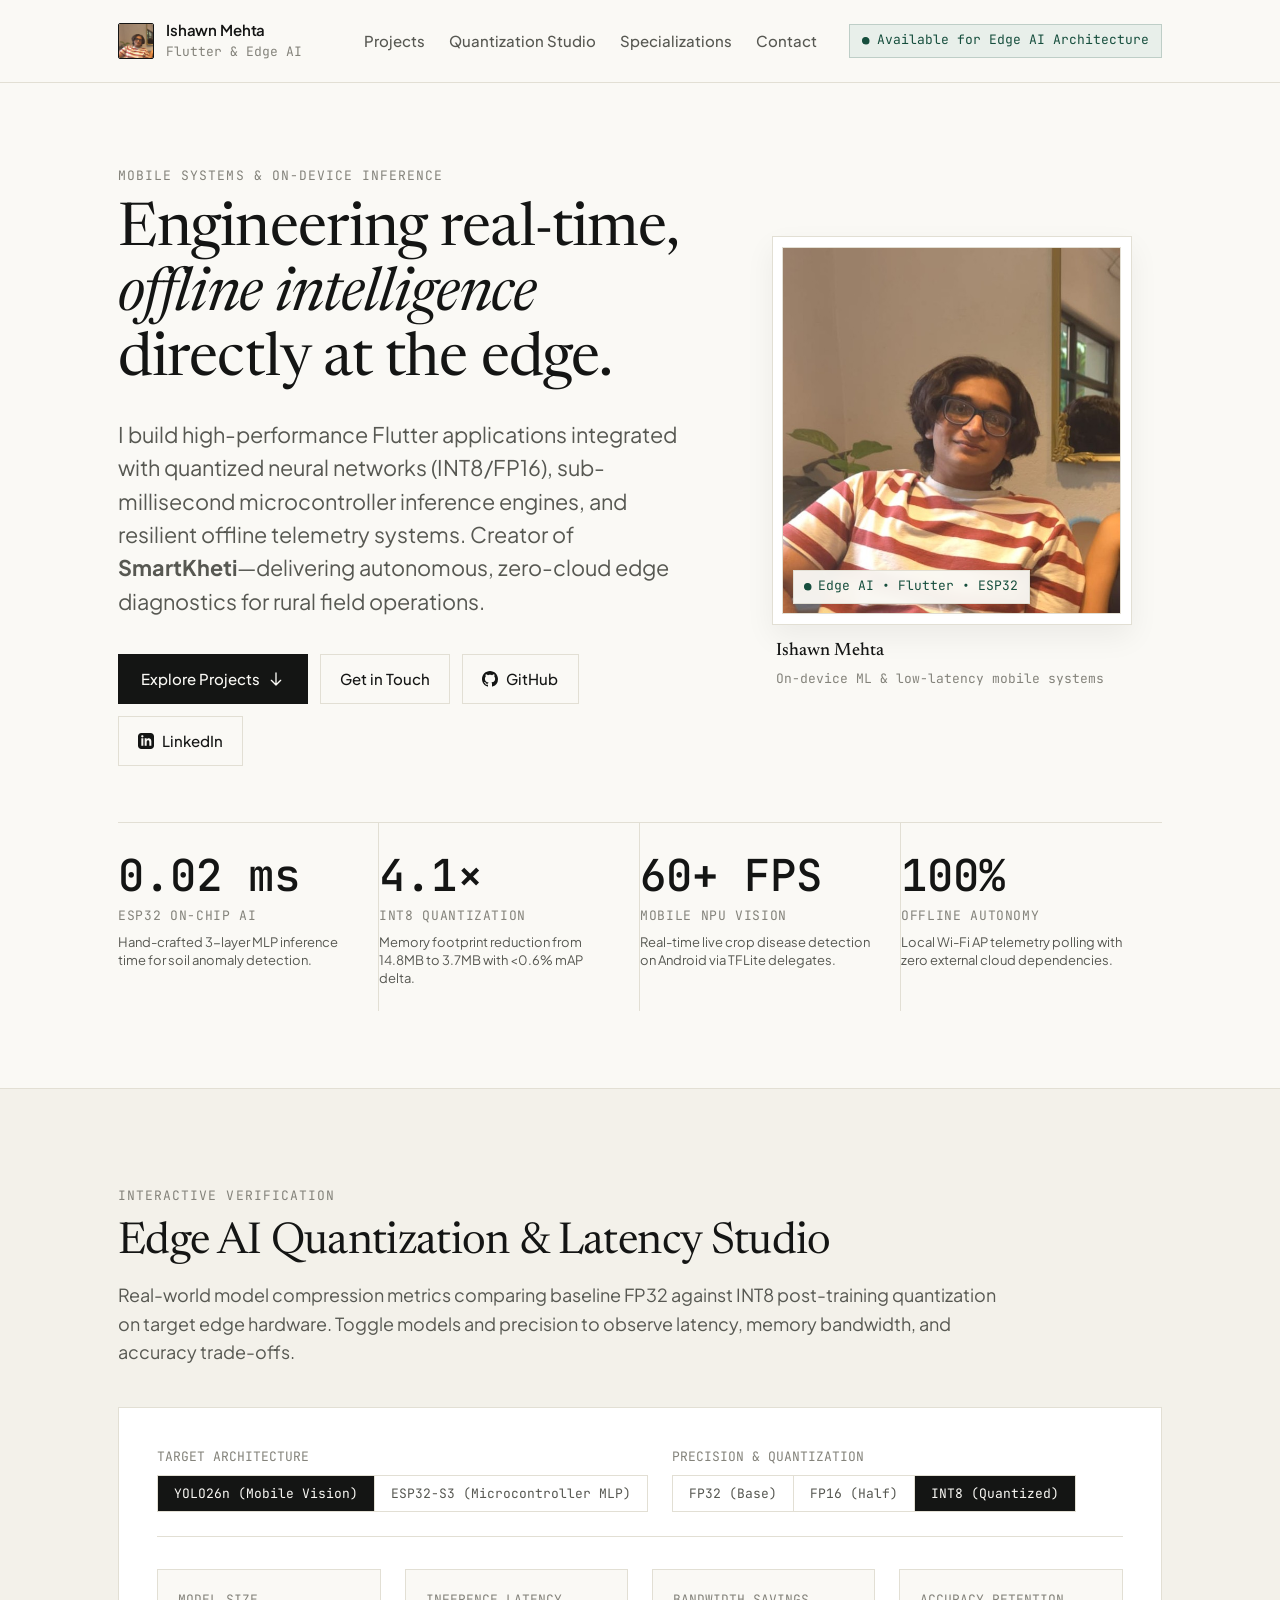
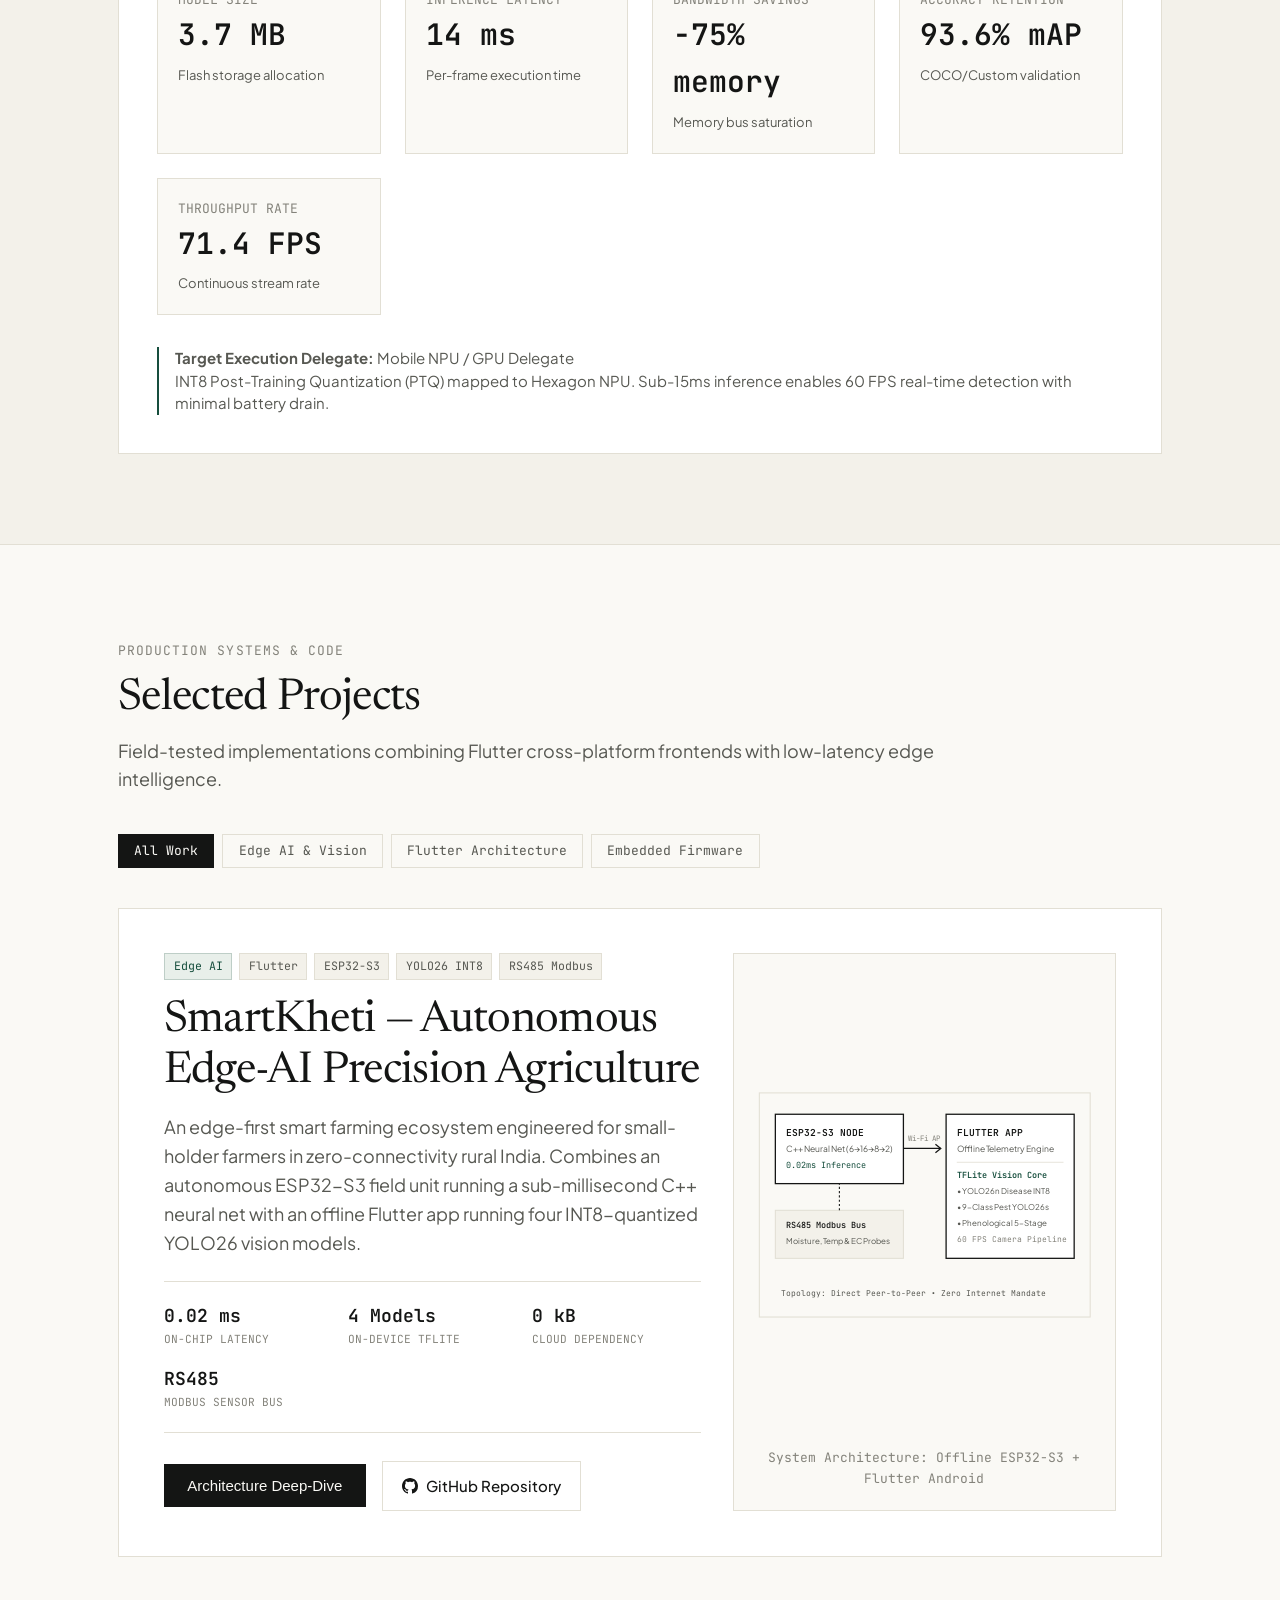
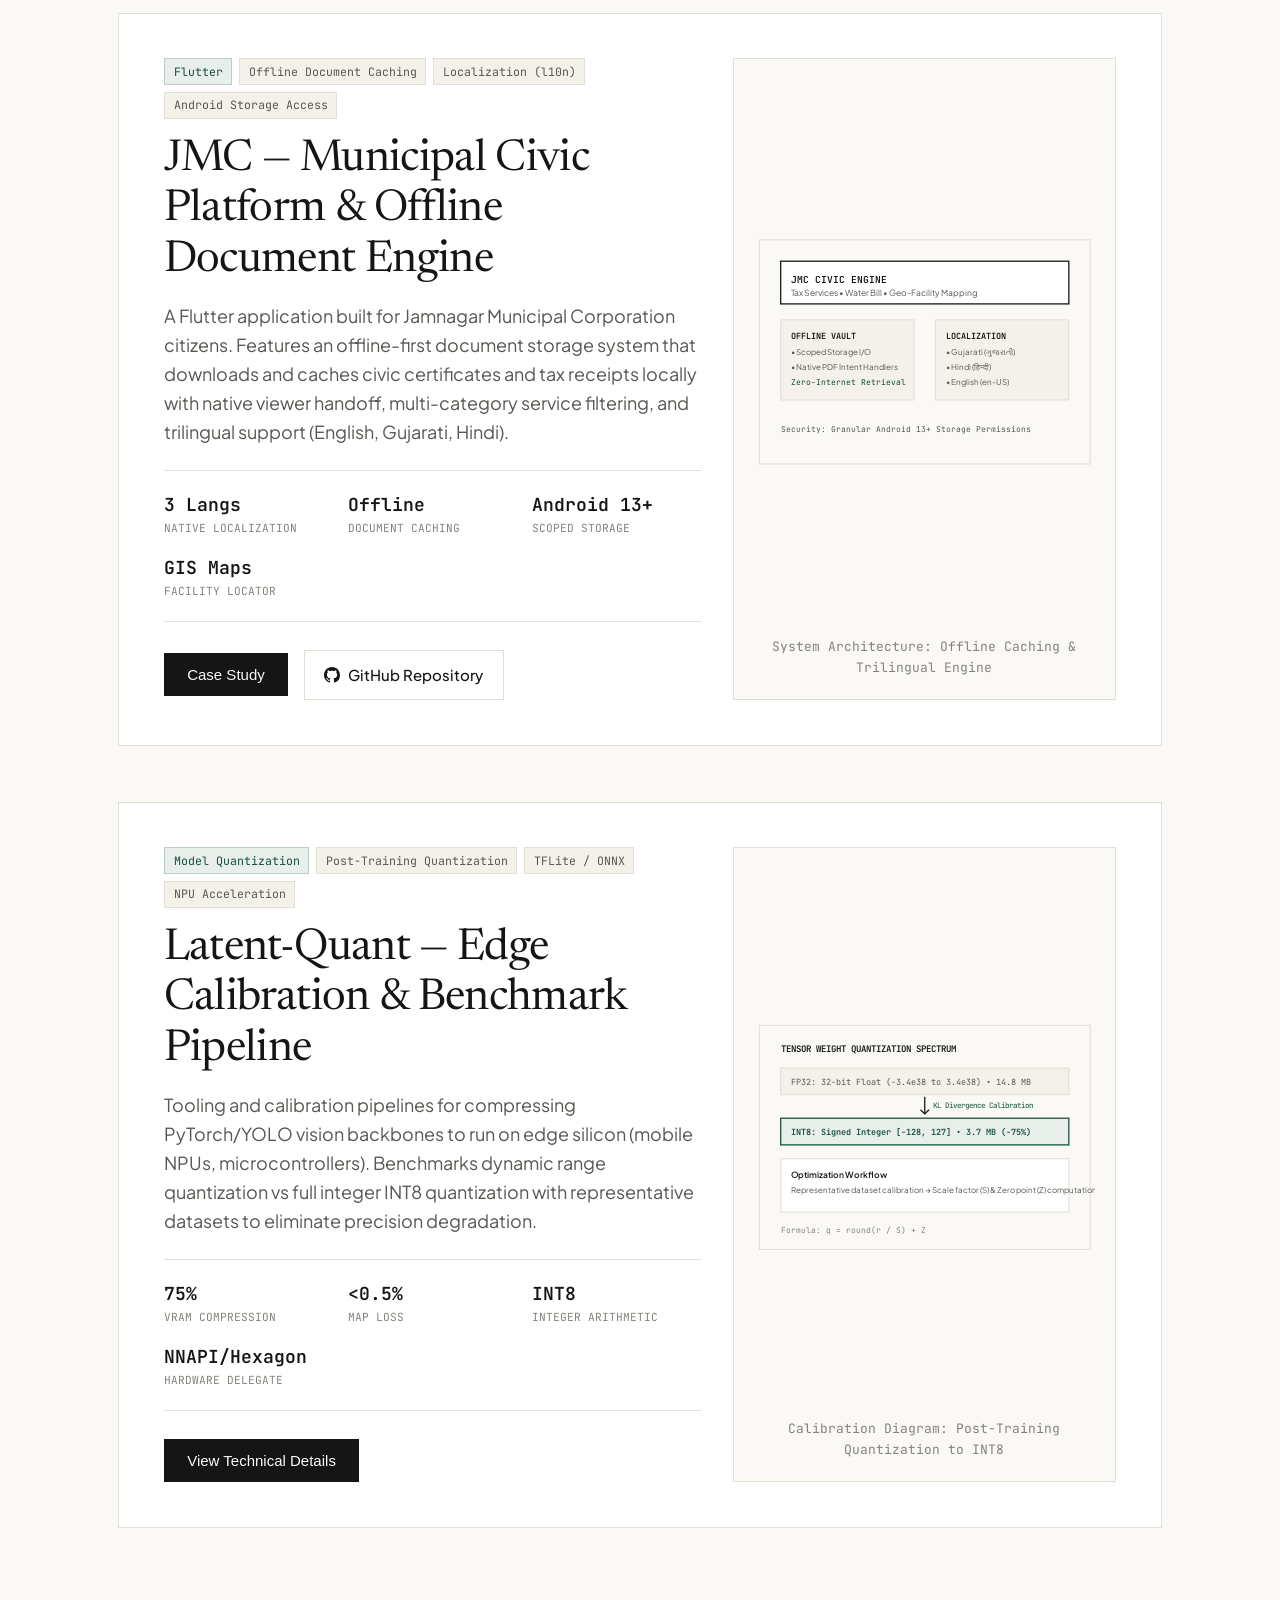
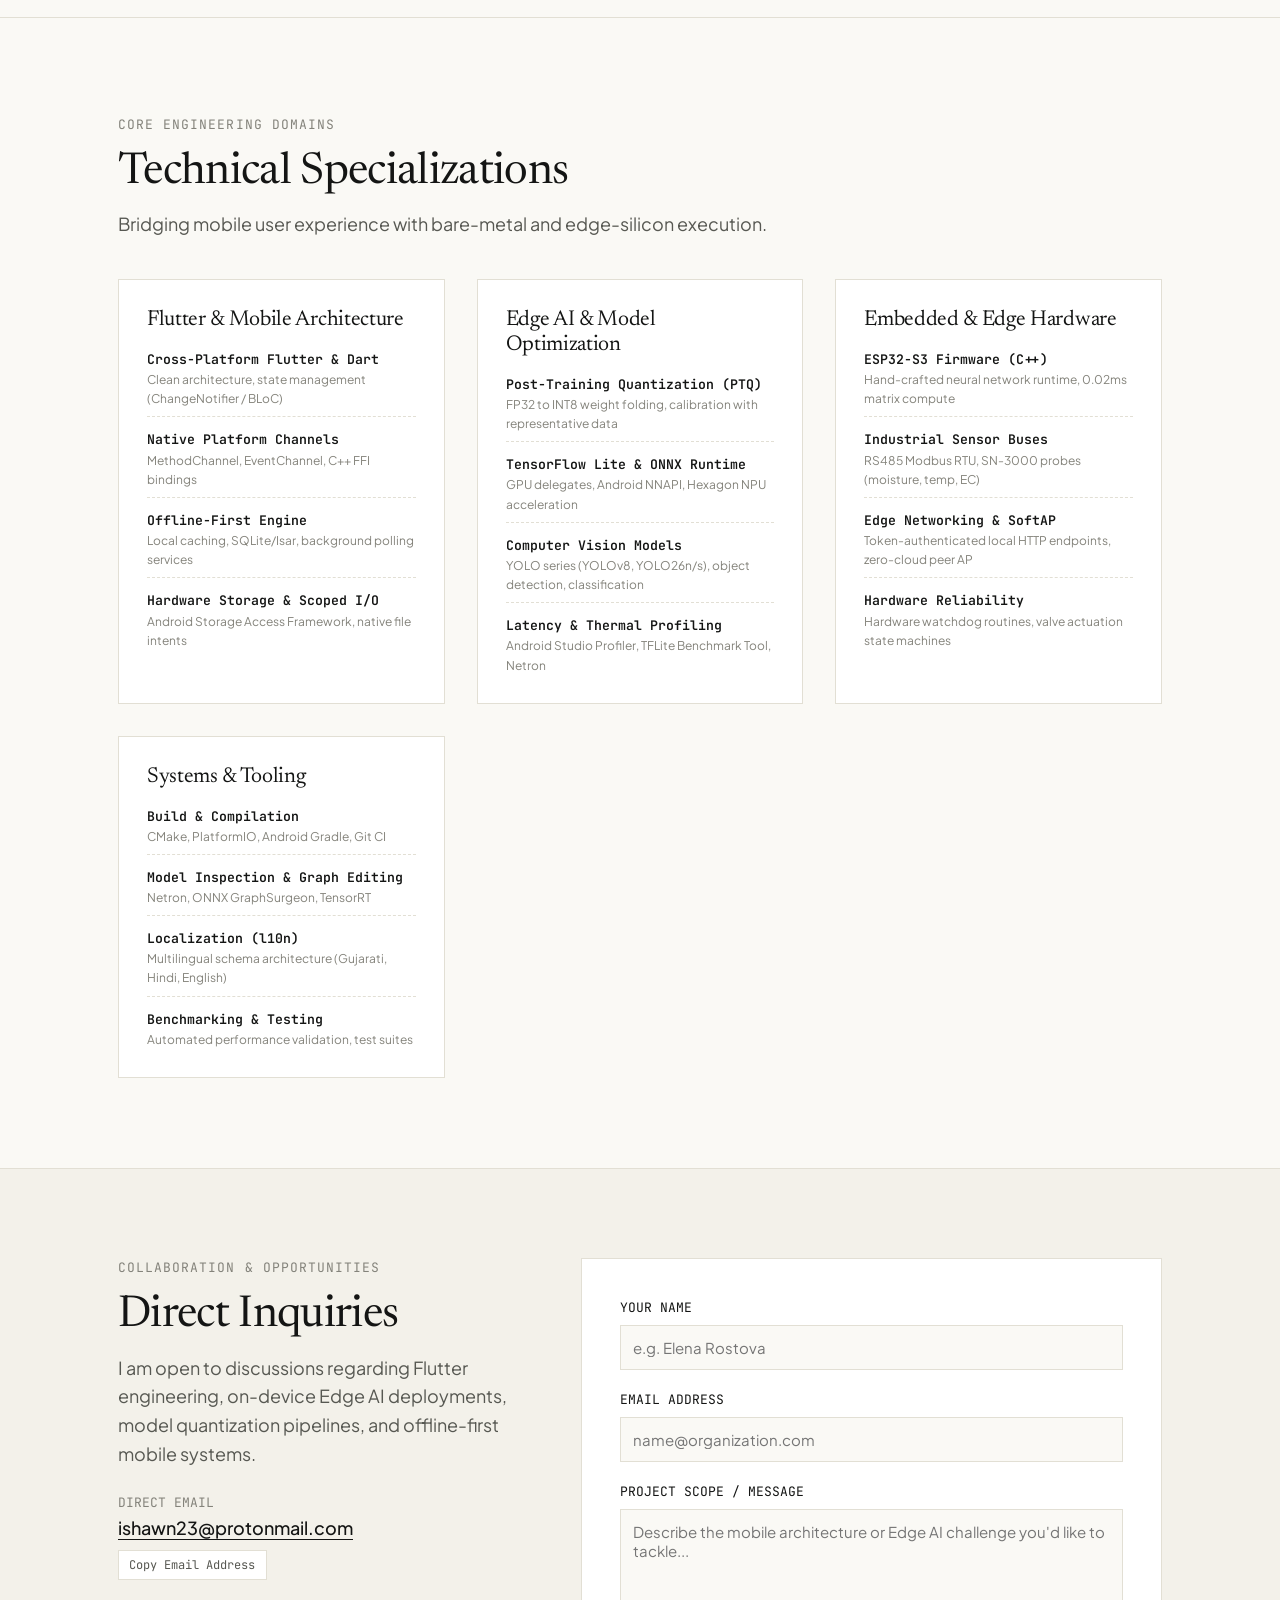
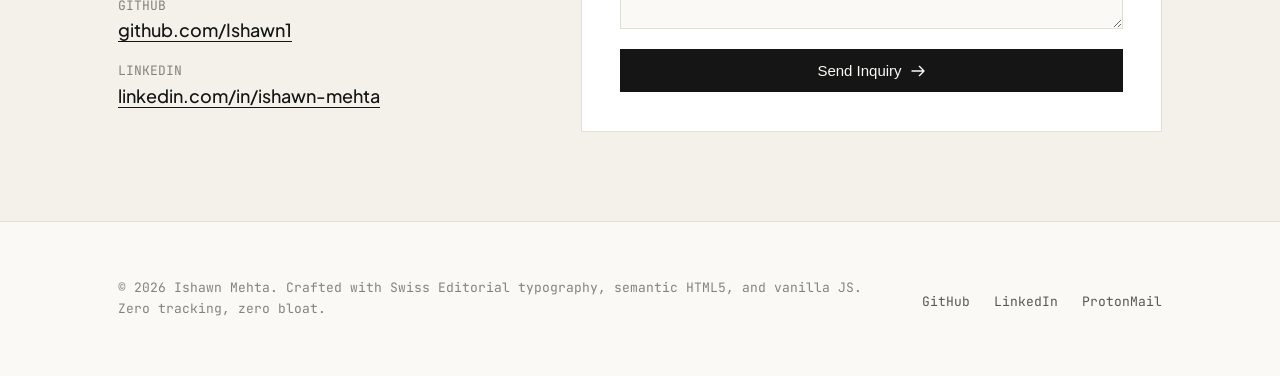
==== index.html @ 7d6c6ef0 "feat: Initial commit for Ishawn Mehta portfolio website" ====
<!DOCTYPE html>
<html lang="en">
<head>
  <meta charset="UTF-8">
  <meta name="viewport" content="width=device-width, initial-scale=1.0">
  <title>Ishawn Mehta — Flutter Developer &amp; Edge AI Systems Engineer</title>
  <meta name="description" content="Portfolio of Ishawn Mehta. Specializing in Flutter mobile architecture, Edge AI model quantization (INT8/FP16), sub-millisecond on-device inference, and offline IoT systems.">
  
  <!-- Open Graph / Meta -->
  <meta property="og:type" content="website">
  <meta property="og:title" content="Ishawn Mehta — Flutter &amp; Edge AI Systems Engineer">
  <meta property="og:description" content="Sub-millisecond on-device inference, INT8 quantization, and offline autonomous Flutter architectures.">
  <meta property="og:url" content="https://github.com/Ishawn1">

  <!-- JSON-LD Structured Data -->
  <script type="application/ld+json">
  {
    "@context": "https://schema.org",
    "@type": "Person",
    "name": "Ishawn Mehta",
    "jobTitle": "Flutter & Edge AI Systems Engineer",
    "url": "https://github.com/Ishawn1",
    "email": "mailto:ishawn23@protonmail.com",
    "sameAs": [
      "https://github.com/Ishawn1",
      "https://www.linkedin.com/in/ishawn-mehta/"
    ],
    "knowsAbout": [
      "Flutter",
      "Dart",
      "Edge AI",
      "Model Quantization",
      "TensorFlow Lite",
      "ONNX Runtime",
      "ESP32-S3",
      "Computer Vision"
    ]
  }
  </script>

  <!-- Typography: Newsreader (Editorial Serif) & Plus Jakarta Sans & JetBrains Mono -->
  <link rel="preconnect" href="https://fonts.googleapis.com">
  <link rel="preconnect" href="https://fonts.gstatic.com" crossorigin>
  <link href="https://fonts.googleapis.com/css2?family=JetBrains+Mono:wght@400;500;600&family=Newsreader:ital,opsz,wght@0,6..72,400;0,6..72,500;1,6..72,400&family=Plus+Jakarta+Sans:wght@400;500;600;700&display=swap" rel="stylesheet">
  
  <link rel="stylesheet" href="styles.css?v=1.2">
</head>
<body>

  <!-- Site Navigation -->
  <header class="site-header" role="banner">
    <div class="container header-inner">
      <a href="#top" class="brand-monogram" aria-label="Ishawn Mehta Home">
        <img src="profile.jpg" alt="Ishawn Mehta" class="header-avatar" width="36" height="36" loading="eager" decoding="async">
        <div class="brand-meta">
          <span class="brand-name">Ishawn Mehta</span>
          <span class="brand-role">Flutter &amp; Edge AI</span>
        </div>
      </a>

      <div class="nav-cluster">
        <nav aria-label="Main Navigation">
          <ul class="nav-links">
            <li><a href="#projects" class="nav-link">Projects</a></li>
            <li><a href="#benchmarks" class="nav-link">Quantization Studio</a></li>
            <li><a href="#specialization" class="nav-link">Specializations</a></li>
            <li><a href="#contact" class="nav-link">Contact</a></li>
          </ul>
        </nav>

        <div class="status-badge" title="Open to high-impact mobile and edge intelligence roles">
          <span class="pulse-dot" aria-hidden="true"></span>
          <span>Available for Edge AI Architecture</span>
        </div>
      </div>
    </div>
  </header>

  <main id="top" role="main">
    
    <!-- Hero Section -->
    <section class="hero-section" aria-labelledby="hero-title">
      <div class="container hero-editorial-grid">
        <div class="hero-text-col">
          <span class="eyebrow">Mobile Systems &amp; On-Device Inference</span>
          <h1 id="hero-title" class="hero-headline">
            Engineering real-time, <em>offline intelligence</em> directly at the edge.
          </h1>
          <p class="hero-lead">
            I build high-performance Flutter applications integrated with quantized neural networks (INT8/FP16), sub-millisecond microcontroller inference engines, and resilient offline telemetry systems. Creator of <strong>SmartKheti</strong>—delivering autonomous, zero-cloud edge diagnostics for rural field operations.
          </p>

          <div class="hero-actions">
            <a href="#projects" class="btn-primary">
              <span>Explore Projects</span>
              <svg class="btn-icon" fill="none" stroke="currentColor" viewBox="0 0 24 24" aria-hidden="true">
                <path stroke-linecap="round" stroke-linejoin="round" stroke-width="2" d="M19 14l-7 7m0 0l-7-7m7 7V3"></path>
              </svg>
            </a>
            <a href="#contact" class="btn-secondary">Get in Touch</a>
            <a href="https://github.com/Ishawn1" target="_blank" rel="noopener noreferrer" class="btn-secondary" aria-label="GitHub Profile (opens in new tab)">
              <svg class="btn-icon" fill="currentColor" viewBox="0 0 24 24" aria-hidden="true">
                <path d="M12 0C5.37 0 0 5.37 0 12c0 5.31 3.435 9.795 8.205 11.385.6.105.825-.255.825-.57 0-.285-.015-1.23-.015-2.235-3.015.555-3.795-.735-4.035-1.41-.135-.345-.72-1.41-1.23-1.695-.42-.225-1.02-.78-.015-.795.945-.015 1.62.87 1.845 1.23 1.08 1.815 2.805 1.305 3.495.99.105-.78.42-1.305.765-1.605-2.67-.3-5.46-1.335-5.46-5.925 0-1.305.465-2.385 1.23-3.225-.12-.3-.54-1.53.12-3.18 0 0 1.005-.315 3.3 1.23.96-.27 1.98-.405 3-.405s2.04.135 3 .405c2.295-1.56 3.3-1.23 3.3-1.23.66 1.65.24 2.88.12 3.18.765.84 1.23 1.905 1.23 3.225 0 4.605-2.805 5.625-5.475 5.925.435.375.81 1.095.81 2.22 0 1.605-.015 2.895-.015 3.3 0 .315.225.69.825.57A12.02 12.02 0 0024 12c0-6.63-5.37-12-12-12z"/>
              </svg>
              <span>GitHub</span>
            </a>
            <a href="https://www.linkedin.com/in/ishawn-mehta/" target="_blank" rel="noopener noreferrer" class="btn-secondary" aria-label="LinkedIn Profile (opens in new tab)">
              <svg class="btn-icon" fill="currentColor" viewBox="0 0 24 24" aria-hidden="true">
                <path d="M19 0h-14c-2.761 0-5 2.239-5 5v14c0 2.761 2.239 5 5 5h14c2.762 0 5-2.239 5-5v-14c0-2.761-2.238-5-5-5zm-11 19h-3v-11h3v11zm-1.5-12.268c-.966 0-1.75-.79-1.75-1.764s.784-1.764 1.75-1.764 1.75.79 1.75 1.764-.783 1.764-1.75 1.764zm13.5 12.268h-3v-5.604c0-3.368-4-3.113-4 0v5.604h-3v-11h3v1.765c1.396-2.586 7-2.777 7 2.476v6.759z"/>
              </svg>
              <span>LinkedIn</span>
            </a>
          </div>
        </div>

        <!-- Hero Portrait Column -->
        <div class="hero-portrait-col">
          <div class="hero-portrait-card">
            <div class="portrait-frame">
              <img src="profile.jpg" alt="Ishawn Mehta — Flutter Developer &amp; Edge AI Systems Engineer" width="644" height="698" class="portrait-img" fetchpriority="high" decoding="async">
              <div class="portrait-badge">
                <span class="pulse-dot" aria-hidden="true"></span>
                <span>Edge AI • Flutter • ESP32</span>
              </div>
            </div>
            <div class="portrait-caption">
              <span class="caption-name">Ishawn Mehta</span>
              <span class="caption-desc">On-device ML &amp; low-latency mobile systems</span>
            </div>
          </div>
        </div>
      </div>

      <div class="container">
        <!-- Engineering Metrics Ribbon -->
        <div class="metrics-ribbon" role="region" aria-label="Engineering Performance Highlights">
          <div class="metric-cell">
            <div class="metric-value">0.02 ms</div>
            <div class="metric-label">ESP32 On-Chip AI</div>
            <div class="metric-desc">Hand-crafted 3-layer MLP inference time for soil anomaly detection.</div>
          </div>
          <div class="metric-cell">
            <div class="metric-value">4.1&times;</div>
            <div class="metric-label">INT8 Quantization</div>
            <div class="metric-desc">Memory footprint reduction from 14.8MB to 3.7MB with &lt;0.6% mAP delta.</div>
          </div>
          <div class="metric-cell">
            <div class="metric-value">60+ FPS</div>
            <div class="metric-label">Mobile NPU Vision</div>
            <div class="metric-desc">Real-time live crop disease detection on Android via TFLite delegates.</div>
          </div>
          <div class="metric-cell">
            <div class="metric-value">100%</div>
            <div class="metric-label">Offline Autonomy</div>
            <div class="metric-desc">Local Wi-Fi AP telemetry polling with zero external cloud dependencies.</div>
          </div>
        </div>
      </div>
    </section>

    <!-- Interactive Quantization & Latency Benchmark Studio -->
    <section id="benchmarks" class="benchmark-section" aria-labelledby="benchmarks-title">
      <div class="container">
        <div class="section-header">
          <span class="eyebrow">Interactive Verification</span>
          <h2 id="benchmarks-title" class="section-title">Edge AI Quantization &amp; Latency Studio</h2>
          <p>
            Real-world model compression metrics comparing baseline FP32 against INT8 post-training quantization on target edge hardware. Toggle models and precision to observe latency, memory bandwidth, and accuracy trade-offs.
          </p>
        </div>

        <div class="benchmark-card">
          <div class="benchmark-controls">
            <div class="control-group">
              <span class="control-label">Target Architecture</span>
              <div class="control-options" role="group" aria-label="Select Target Architecture">
                <button type="button" class="ctrl-btn active" data-bench-model="smartkheti-yolo">
                  YOLO26n (Mobile Vision)
                </button>
                <button type="button" class="ctrl-btn" data-bench-model="esp32-mlp">
                  ESP32-S3 (Microcontroller MLP)
                </button>
              </div>
            </div>

            <div class="control-group">
              <span class="control-label">Precision &amp; Quantization</span>
              <div class="control-options" role="group" aria-label="Select Precision Level">
                <button type="button" class="ctrl-btn" data-bench-precision="fp32">FP32 (Base)</button>
                <button type="button" class="ctrl-btn" data-bench-precision="fp16">FP16 (Half)</button>
                <button type="button" class="ctrl-btn active" data-bench-precision="int8">INT8 (Quantized)</button>
              </div>
            </div>
          </div>

          <div class="benchmark-results-grid" aria-live="polite">
            <div class="bench-metric-box">
              <div class="bench-metric-title">Model Size</div>
              <div id="bench-size" class="bench-metric-val">3.7 MB</div>
              <div class="bench-metric-note">Flash storage allocation</div>
            </div>

            <div class="bench-metric-box">
              <div class="bench-metric-title">Inference Latency</div>
              <div id="bench-latency" class="bench-metric-val">14 ms</div>
              <div class="bench-metric-note">Per-frame execution time</div>
            </div>

            <div class="bench-metric-box">
              <div class="bench-metric-title">Bandwidth Savings</div>
              <div id="bench-bandwidth" class="bench-metric-val">-75% memory</div>
              <div class="bench-metric-note">Memory bus saturation</div>
            </div>

            <div class="bench-metric-box">
              <div class="bench-metric-title">Accuracy Retention</div>
              <div id="bench-accuracy" class="bench-metric-val">93.6% mAP</div>
              <div class="bench-metric-note">COCO/Custom validation</div>
            </div>

            <div class="bench-metric-box">
              <div class="bench-metric-title">Throughput Rate</div>
              <div id="bench-fps" class="bench-metric-val">71.4 FPS</div>
              <div class="bench-metric-note">Continuous stream rate</div>
            </div>
          </div>

          <div class="benchmark-annotation">
            <strong>Target Execution Delegate:</strong> <span id="bench-target">Hexagon NPU / TFLite Delegate</span><br>
            <span id="bench-note">INT8 Post-Training Quantization (PTQ) mapped to Hexagon NPU. Sub-15ms inference enables 60 FPS real-time detection with minimal battery drain.</span>
          </div>
        </div>
      </div>
    </section>

    <!-- Curated Featured Projects -->
    <section id="projects" class="projects-section" aria-labelledby="projects-title">
      <div class="container">
        <div class="section-header">
          <span class="eyebrow">Production Systems &amp; Code</span>
          <h2 id="projects-title" class="section-title">Selected Projects</h2>
          <p>
            Field-tested implementations combining Flutter cross-platform frontends with low-latency edge intelligence.
          </p>
        </div>

        <!-- Filter Controls -->
        <div class="filter-bar" role="toolbar" aria-label="Project category filter">
          <button type="button" class="filter-btn active" data-filter="all" aria-pressed="true">All Work</button>
          <button type="button" class="filter-btn" data-filter="edge-ai" aria-pressed="false">Edge AI &amp; Vision</button>
          <button type="button" class="filter-btn" data-filter="flutter" aria-pressed="false">Flutter Architecture</button>
          <button type="button" class="filter-btn" data-filter="embedded" aria-pressed="false">Embedded Firmware</button>
        </div>

        <div id="filter-status" class="sr-only" aria-live="polite">Showing 3 projects</div>

        <div class="projects-list">
          
          <!-- PROJECT 1: SmartKheti -->
          <article class="project-card" data-category="edge-ai flutter embedded">
            <div class="project-details">
              <div class="project-tags">
                <span class="tag accent">Edge AI</span>
                <span class="tag">Flutter</span>
                <span class="tag">ESP32-S3</span>
                <span class="tag">YOLO26 INT8</span>
                <span class="tag">RS485 Modbus</span>
              </div>

              <h3 class="project-name">SmartKheti — Autonomous Edge-AI Precision Agriculture</h3>
              
              <p class="project-lead">
                An edge-first smart farming ecosystem engineered for small-holder farmers in zero-connectivity rural India. Combines an autonomous ESP32-S3 field unit running a sub-millisecond C++ neural net with an offline Flutter app running four INT8-quantized YOLO26 vision models.
              </p>

              <div class="project-specs">
                <div class="spec-item">
                  <span class="spec-val">0.02 ms</span>
                  <span class="spec-label">On-Chip Latency</span>
                </div>
                <div class="spec-item">
                  <span class="spec-val">4 Models</span>
                  <span class="spec-label">On-Device TFLite</span>
                </div>
                <div class="spec-item">
                  <span class="spec-val">0 kB</span>
                  <span class="spec-label">Cloud Dependency</span>
                </div>
                <div class="spec-item">
                  <span class="spec-val">RS485</span>
                  <span class="spec-label">Modbus Sensor Bus</span>
                </div>
              </div>

              <div class="project-actions">
                <button type="button" class="btn-primary" data-open-dialog="dialog-smartkheti">
                  <span>Architecture Deep-Dive</span>
                </button>
                <a href="https://github.com/Ishawn1/Latent-Protocol" target="_blank" rel="noopener noreferrer" class="btn-secondary" aria-label="View SmartKheti source code on GitHub (opens in new tab)">
                  <svg class="btn-icon" fill="currentColor" viewBox="0 0 24 24" aria-hidden="true">
                    <path d="M12 0C5.37 0 0 5.37 0 12c0 5.31 3.435 9.795 8.205 11.385.6.105.825-.255.825-.57 0-.285-.015-1.23-.015-2.235-3.015.555-3.795-.735-4.035-1.41-.135-.345-.72-1.41-1.23-1.695-.42-.225-1.02-.78-.015-.795.945-.015 1.62.87 1.845 1.23 1.08 1.815 2.805 1.305 3.495.99.105-.78.42-1.305.765-1.605-2.67-.3-5.46-1.335-5.46-5.925 0-1.305.465-2.385 1.23-3.225-.12-.3-.54-1.53.12-3.18 0 0 1.005-.315 3.3 1.23.96-.27 1.98-.405 3-.405s2.04.135 3 .405c2.295-1.56 3.3-1.23 3.3-1.23.66 1.65.24 2.88.12 3.18.765.84 1.23 1.905 1.23 3.225 0 4.605-2.805 5.625-5.475 5.925.435.375.81 1.095.81 2.22 0 1.605-.015 2.895-.015 3.3 0 .315.225.69.825.57A12.02 12.02 0 0024 12c0-6.63-5.37-12-12-12z"/>
                  </svg>
                  <span>GitHub Repository</span>
                </a>
              </div>
            </div>

            <!-- Architectural Blueprint Widget -->
            <div class="project-schematic" aria-hidden="true">
              <svg viewBox="0 0 320 220" width="100%" height="auto" style="display:block;">
                <rect x="5" y="5" width="310" height="210" fill="#FAF9F5" stroke="#E2DFD4" stroke-width="1"/>
                
                <!-- ESP32 Node -->
                <rect x="20" y="25" width="120" height="65" fill="#FFFFFF" stroke="#141514" stroke-width="1.2"/>
                <text x="30" y="45" font-family="'JetBrains Mono', monospace" font-size="9" font-weight="600" fill="#141514">ESP32-S3 NODE</text>
                <text x="30" y="60" font-family="'Plus Jakarta Sans', sans-serif" font-size="8" fill="#575852">C++ Neural Net (6→16→8→2)</text>
                <text x="30" y="75" font-family="'JetBrains Mono', monospace" font-size="8" fill="#164E3D">0.02ms Inference</text>

                <!-- RS485 Sensors -->
                <rect x="20" y="115" width="120" height="45" fill="#F3F1EA" stroke="#E2DFD4" stroke-width="1"/>
                <text x="30" y="132" font-family="'JetBrains Mono', monospace" font-size="8" font-weight="500" fill="#141514">RS485 Modbus Bus</text>
                <text x="30" y="147" font-family="'Plus Jakarta Sans', sans-serif" font-size="7.5" fill="#575852">Moisture, Temp &amp; EC Probes</text>

                <!-- Data Path Arrow 1 -->
                <line x1="80" y1="115" x2="80" y2="90" stroke="#141514" stroke-width="1" stroke-dasharray="2 2"/>

                <!-- Wi-Fi AP Line -->
                <line x1="140" y1="57" x2="175" y2="57" stroke="#141514" stroke-width="1.2"/>
                <polyline points="170,53 175,57 170,61" fill="none" stroke="#141514" stroke-width="1.2"/>
                <text x="144" y="50" font-family="'JetBrains Mono', monospace" font-size="7" fill="#84837B">Wi-Fi AP</text>

                <!-- Flutter Android App -->
                <rect x="180" y="25" width="120" height="135" fill="#FFFFFF" stroke="#141514" stroke-width="1.2"/>
                <text x="190" y="45" font-family="'JetBrains Mono', monospace" font-size="9" font-weight="600" fill="#141514">FLUTTER APP</text>
                <text x="190" y="60" font-family="'Plus Jakarta Sans', sans-serif" font-size="8" fill="#575852">Offline Telemetry Engine</text>
                <line x1="190" y1="70" x2="290" y2="70" stroke="#E2DFD4" stroke-width="0.8"/>
                <text x="190" y="85" font-family="'JetBrains Mono', monospace" font-size="8" font-weight="600" fill="#164E3D">TFLite Vision Core</text>
                <text x="190" y="100" font-family="'Plus Jakarta Sans', sans-serif" font-size="7.5" fill="#575852">• YOLO26n Disease INT8</text>
                <text x="190" y="115" font-family="'Plus Jakarta Sans', sans-serif" font-size="7.5" fill="#575852">• 9-Class Pest YOLO26s</text>
                <text x="190" y="130" font-family="'Plus Jakarta Sans', sans-serif" font-size="7.5" fill="#575852">• Phenological 5-Stage</text>
                <text x="190" y="145" font-family="'JetBrains Mono', monospace" font-size="7.5" fill="#84837B">60 FPS Camera Pipeline</text>

                <!-- Ground Truth Footer -->
                <text x="25" y="195" font-family="'JetBrains Mono', monospace" font-size="7.5" fill="#575852">Topology: Direct Peer-to-Peer • Zero Internet Mandate</text>
              </svg>
              <span class="schematic-caption">System Architecture: Offline ESP32-S3 + Flutter Android</span>
            </div>
          </article>

          <!-- PROJECT 2: JMC App -->
          <article class="project-card" data-category="flutter">
            <div class="project-details">
              <div class="project-tags">
                <span class="tag accent">Flutter</span>
                <span class="tag">Offline Document Caching</span>
                <span class="tag">Localization (l10n)</span>
                <span class="tag">Android Storage Access</span>
              </div>

              <h3 class="project-name">JMC — Municipal Civic Platform &amp; Offline Document Engine</h3>
              
              <p class="project-lead">
                A Flutter application built for Jamnagar Municipal Corporation citizens. Features an offline-first document storage system that downloads and caches civic certificates and tax receipts locally with native viewer handoff, multi-category service filtering, and trilingual support (English, Gujarati, Hindi).
              </p>

              <div class="project-specs">
                <div class="spec-item">
                  <span class="spec-val">3 Langs</span>
                  <span class="spec-label">Native Localization</span>
                </div>
                <div class="spec-item">
                  <span class="spec-val">Offline</span>
                  <span class="spec-label">Document Caching</span>
                </div>
                <div class="spec-item">
                  <span class="spec-val">Android 13+</span>
                  <span class="spec-label">Scoped Storage</span>
                </div>
                <div class="spec-item">
                  <span class="spec-val">GIS Maps</span>
                  <span class="spec-label">Facility Locator</span>
                </div>
              </div>

              <div class="project-actions">
                <button type="button" class="btn-primary" data-open-dialog="dialog-jmc">
                  <span>Case Study</span>
                </button>
                <a href="https://github.com/Ishawn1/jmc" target="_blank" rel="noopener noreferrer" class="btn-secondary" aria-label="View JMC source code on GitHub (opens in new tab)">
                  <svg class="btn-icon" fill="currentColor" viewBox="0 0 24 24" aria-hidden="true">
                    <path d="M12 0C5.37 0 0 5.37 0 12c0 5.31 3.435 9.795 8.205 11.385.6.105.825-.255.825-.57 0-.285-.015-1.23-.015-2.235-3.015.555-3.795-.735-4.035-1.41-.135-.345-.72-1.41-1.23-1.695-.42-.225-1.02-.78-.015-.795.945-.015 1.62.87 1.845 1.23 1.08 1.815 2.805 1.305 3.495.99.105-.78.42-1.305.765-1.605-2.67-.3-5.46-1.335-5.46-5.925 0-1.305.465-2.385 1.23-3.225-.12-.3-.54-1.53.12-3.18 0 0 1.005-.315 3.3 1.23.96-.27 1.98-.405 3-.405s2.04.135 3 .405c2.295-1.56 3.3-1.23 3.3-1.23.66 1.65.24 2.88.12 3.18.765.84 1.23 1.905 1.23 3.225 0 4.605-2.805 5.625-5.475 5.925.435.375.81 1.095.81 2.22 0 1.605-.015 2.895-.015 3.3 0 .315.225.69.825.57A12.02 12.02 0 0024 12c0-6.63-5.37-12-12-12z"/>
                  </svg>
                  <span>GitHub Repository</span>
                </a>
              </div>
            </div>

            <!-- JMC Visual Feature Panel -->
            <div class="project-schematic" aria-hidden="true">
              <svg viewBox="0 0 320 220" width="100%" height="auto" style="display:block;">
                <rect x="5" y="5" width="310" height="210" fill="#FAF9F5" stroke="#E2DFD4" stroke-width="1"/>
                
                <rect x="25" y="25" width="270" height="40" fill="#FFFFFF" stroke="#141514" stroke-width="1.2"/>
                <text x="35" y="45" font-family="'JetBrains Mono', monospace" font-size="9" font-weight="600" fill="#141514">JMC CIVIC ENGINE</text>
                <text x="35" y="58" font-family="'Plus Jakarta Sans', sans-serif" font-size="8" fill="#575852">Tax Services • Water Bill • Geo-Facility Mapping</text>

                <!-- Document Download Pipeline -->
                <rect x="25" y="80" width="125" height="75" fill="#F3F1EA" stroke="#E2DFD4" stroke-width="1"/>
                <text x="35" y="98" font-family="'JetBrains Mono', monospace" font-size="8" font-weight="600" fill="#141514">OFFLINE VAULT</text>
                <text x="35" y="113" font-family="'Plus Jakarta Sans', sans-serif" font-size="7.5" fill="#575852">• Scoped Storage I/O</text>
                <text x="35" y="127" font-family="'Plus Jakarta Sans', sans-serif" font-size="7.5" fill="#575852">• Native PDF Intent Handlers</text>
                <text x="35" y="141" font-family="'JetBrains Mono', monospace" font-size="7.5" fill="#164E3D">Zero-Internet Retrieval</text>

                <rect x="170" y="80" width="125" height="75" fill="#F3F1EA" stroke="#E2DFD4" stroke-width="1"/>
                <text x="180" y="98" font-family="'JetBrains Mono', monospace" font-size="8" font-weight="600" fill="#141514">LOCALIZATION</text>
                <text x="180" y="113" font-family="'Plus Jakarta Sans', sans-serif" font-size="7.5" fill="#575852">• Gujarati (ગુજરાતી)</text>
                <text x="180" y="127" font-family="'Plus Jakarta Sans', sans-serif" font-size="7.5" fill="#575852">• Hindi (हिन्दी)</text>
                <text x="180" y="141" font-family="'Plus Jakarta Sans', sans-serif" font-size="7.5" fill="#575852">• English (en-US)</text>

                <text x="25" y="185" font-family="'JetBrains Mono', monospace" font-size="7.5" fill="#575852">Security: Granular Android 13+ Storage Permissions</text>
              </svg>
              <span class="schematic-caption">System Architecture: Offline Caching &amp; Trilingual Engine</span>
            </div>
          </article>

          <!-- PROJECT 3: Edge Quantization & Calibration Pipeline -->
          <article class="project-card" data-category="edge-ai">
            <div class="project-details">
              <div class="project-tags">
                <span class="tag accent">Model Quantization</span>
                <span class="tag">Post-Training Quantization</span>
                <span class="tag">TFLite / ONNX</span>
                <span class="tag">NPU Acceleration</span>
              </div>

              <h3 class="project-name">Latent-Quant — Edge Calibration &amp; Benchmark Pipeline</h3>
              
              <p class="project-lead">
                Tooling and calibration pipelines for compressing PyTorch/YOLO vision backbones to run on edge silicon (mobile NPUs, microcontrollers). Benchmarks dynamic range quantization vs full integer INT8 quantization with representative datasets to eliminate precision degradation.
              </p>

              <div class="project-specs">
                <div class="spec-item">
                  <span class="spec-val">75%</span>
                  <span class="spec-label">VRAM Compression</span>
                </div>
                <div class="spec-item">
                  <span class="spec-val">&lt;0.5%</span>
                  <span class="spec-label">mAP Loss</span>
                </div>
                <div class="spec-item">
                  <span class="spec-val">INT8</span>
                  <span class="spec-label">Integer Arithmetic</span>
                </div>
                <div class="spec-item">
                  <span class="spec-val">NNAPI/Hexagon</span>
                  <span class="spec-label">Hardware Delegate</span>
                </div>
              </div>

              <div class="project-actions">
                <button type="button" class="btn-primary" data-open-dialog="dialog-quant">
                  <span>View Technical Details</span>
                </button>
              </div>
            </div>

            <!-- Quantization Calibration Visual -->
            <div class="project-schematic" aria-hidden="true">
              <svg viewBox="0 0 320 220" width="100%" height="auto" style="display:block;">
                <rect x="5" y="5" width="310" height="210" fill="#FAF9F5" stroke="#E2DFD4" stroke-width="1"/>
                
                <text x="25" y="30" font-family="'JetBrains Mono', monospace" font-size="8.5" font-weight="600" fill="#141514">TENSOR WEIGHT QUANTIZATION SPECTRUM</text>
                
                <!-- FP32 Distribution -->
                <rect x="25" y="45" width="270" height="25" fill="#F3F1EA" stroke="#E2DFD4" stroke-width="1"/>
                <text x="35" y="61" font-family="'JetBrains Mono', monospace" font-size="8" fill="#575852">FP32: 32-bit Float (-3.4e38 to 3.4e38) • 14.8 MB</text>

                <!-- Mapping Arrow -->
                <line x1="160" y1="72" x2="160" y2="88" stroke="#141514" stroke-width="1.2"/>
                <polyline points="156,84 160,88 164,84" fill="none" stroke="#141514" stroke-width="1.2"/>
                <text x="168" y="82" font-family="'JetBrains Mono', monospace" font-size="7" fill="#164E3D">KL Divergence Calibration</text>

                <!-- INT8 Quantized Grid -->
                <rect x="25" y="92" width="270" height="25" fill="#E8EFEA" stroke="#164E3D" stroke-width="1.2"/>
                <text x="35" y="108" font-family="'JetBrains Mono', monospace" font-size="8" font-weight="600" fill="#164E3D">INT8: Signed Integer [-128, 127] • 3.7 MB (-75%)</text>

                <rect x="25" y="130" width="270" height="50" fill="#FFFFFF" stroke="#E2DFD4" stroke-width="1"/>
                <text x="35" y="148" font-family="'Plus Jakarta Sans', sans-serif" font-size="8" font-weight="600" fill="#141514">Optimization Workflow</text>
                <text x="35" y="162" font-family="'Plus Jakarta Sans', sans-serif" font-size="7.5" fill="#575852">Representative dataset calibration → Scale factor (S) &amp; Zero point (Z) computation → TensorRT / TFLite engine compilation</text>
                
                <text x="25" y="200" font-family="'JetBrains Mono', monospace" font-size="7.5" fill="#84837B">Formula: q = round(r / S) + Z</text>
              </svg>
              <span class="schematic-caption">Calibration Diagram: Post-Training Quantization to INT8</span>
            </div>
          </article>

        </div>
      </div>
    </section>

    <!-- Technical Specializations Matrix -->
    <section id="specialization" class="skills-section" aria-labelledby="skills-title">
      <div class="container">
        <div class="section-header">
          <span class="eyebrow">Core Engineering Domains</span>
          <h2 id="skills-title" class="section-title">Technical Specializations</h2>
          <p>
            Bridging mobile user experience with bare-metal and edge-silicon execution.
          </p>
        </div>

        <div class="skills-grid">
          
          <div class="skill-pillar">
            <h3 class="pillar-title">Flutter &amp; Mobile Architecture</h3>
            <ul class="pillar-list">
              <li class="pillar-item">
                <span class="item-tech">Cross-Platform Flutter &amp; Dart</span>
                <span class="item-note">Clean architecture, state management (ChangeNotifier / BLoC)</span>
              </li>
              <li class="pillar-item">
                <span class="item-tech">Native Platform Channels</span>
                <span class="item-note">MethodChannel, EventChannel, C++ FFI bindings</span>
              </li>
              <li class="pillar-item">
                <span class="item-tech">Offline-First Engine</span>
                <span class="item-note">Local caching, SQLite/Isar, background polling services</span>
              </li>
              <li class="pillar-item">
                <span class="item-tech">Hardware Storage &amp; Scoped I/O</span>
                <span class="item-note">Android Storage Access Framework, native file intents</span>
              </li>
            </ul>
          </div>

          <div class="skill-pillar">
            <h3 class="pillar-title">Edge AI &amp; Model Optimization</h3>
            <ul class="pillar-list">
              <li class="pillar-item">
                <span class="item-tech">Post-Training Quantization (PTQ)</span>
                <span class="item-note">FP32 to INT8 weight folding, calibration with representative data</span>
              </li>
              <li class="pillar-item">
                <span class="item-tech">TensorFlow Lite &amp; ONNX Runtime</span>
                <span class="item-note">GPU delegates, Android NNAPI, Hexagon NPU acceleration</span>
              </li>
              <li class="pillar-item">
                <span class="item-tech">Computer Vision Models</span>
                <span class="item-note">YOLO series (YOLOv8, YOLO26n/s), object detection, classification</span>
              </li>
              <li class="pillar-item">
                <span class="item-tech">Latency &amp; Thermal Profiling</span>
                <span class="item-note">Android Studio Profiler, TFLite Benchmark Tool, Netron</span>
              </li>
            </ul>
          </div>

          <div class="skill-pillar">
            <h3 class="pillar-title">Embedded &amp; Edge Hardware</h3>
            <ul class="pillar-list">
              <li class="pillar-item">
                <span class="item-tech">ESP32-S3 Firmware (C++)</span>
                <span class="item-note">Hand-crafted neural network runtime, 0.02ms matrix compute</span>
              </li>
              <li class="pillar-item">
                <span class="item-tech">Industrial Sensor Buses</span>
                <span class="item-note">RS485 Modbus RTU, SN-3000 probes (moisture, temp, EC)</span>
              </li>
              <li class="pillar-item">
                <span class="item-tech">Edge Networking &amp; SoftAP</span>
                <span class="item-note">Token-authenticated local HTTP endpoints, zero-cloud peer AP</span>
              </li>
              <li class="pillar-item">
                <span class="item-tech">Hardware Reliability</span>
                <span class="item-note">Hardware watchdog routines, valve actuation state machines</span>
              </li>
            </ul>
          </div>

          <div class="skill-pillar">
            <h3 class="pillar-title">Systems &amp; Tooling</h3>
            <ul class="pillar-list">
              <li class="pillar-item">
                <span class="item-tech">Build &amp; Compilation</span>
                <span class="item-note">CMake, PlatformIO, Android Gradle, Git CI</span>
              </li>
              <li class="pillar-item">
                <span class="item-tech">Model Inspection &amp; Graph Editing</span>
                <span class="item-note">Netron, ONNX GraphSurgeon, TensorRT</span>
              </li>
              <li class="pillar-item">
                <span class="item-tech">Localization (l10n)</span>
                <span class="item-note">Multilingual schema architecture (Gujarati, Hindi, English)</span>
              </li>
              <li class="pillar-item">
                <span class="item-tech">Benchmarking &amp; Testing</span>
                <span class="item-note">Automated performance validation, test suites</span>
              </li>
            </ul>
          </div>

        </div>
      </div>
    </section>

    <!-- Contact & Inquiries Section -->
    <section id="contact" class="contact-section" aria-labelledby="contact-title">
      <div class="container">
        <div class="contact-layout">
          
          <div class="contact-info">
            <span class="eyebrow">Collaboration &amp; Opportunities</span>
            <h2 id="contact-title" class="section-title">Direct Inquiries</h2>
            <p>
              I am open to discussions regarding Flutter engineering, on-device Edge AI deployments, model quantization pipelines, and offline-first mobile systems.
            </p>

            <ul class="contact-methods">
              <li class="contact-method-item">
                <span class="method-label">Direct Email</span>
                <a href="mailto:ishawn23@protonmail.com" class="method-val">ishawn23@protonmail.com</a>
                <div class="copy-email-box">
                  <button type="button" id="btn-copy-email" class="btn-copy">
                    Copy Email Address
                  </button>
                  <span id="copy-toast" class="copy-toast" aria-live="polite">✓ Copied to clipboard</span>
                </div>
              </li>
              <li class="contact-method-item">
                <span class="method-label">GitHub</span>
                <a href="https://github.com/Ishawn1" target="_blank" rel="noopener noreferrer" class="method-val">github.com/Ishawn1</a>
              </li>
              <li class="contact-method-item">
                <span class="method-label">LinkedIn</span>
                <a href="https://www.linkedin.com/in/ishawn-mehta/" target="_blank" rel="noopener noreferrer" class="method-val">linkedin.com/in/ishawn-mehta</a>
              </li>
            </ul>
          </div>

          <!-- Contact Form with Honeypot Bot Trap -->
          <div class="contact-form-card">
            <form id="contact-form" novalidate>
              <!-- Hidden honeypot field for bot deterrence -->
              <input type="text" name="_verification_code" class="antispam-hp" tabindex="-1" autocomplete="off" aria-hidden="true">

              <div class="form-group">
                <label for="sender-name" class="form-label">Your Name</label>
                <input type="text" id="sender-name" class="form-input" placeholder="e.g. Elena Rostova" required>
              </div>

              <div class="form-group">
                <label for="sender-email" class="form-label">Email Address</label>
                <input type="email" id="sender-email" class="form-input" placeholder="name@organization.com" required>
              </div>

              <div class="form-group">
                <label for="sender-message" class="form-label">Project Scope / Message</label>
                <textarea id="sender-message" class="form-textarea" placeholder="Describe the mobile architecture or Edge AI challenge you'd like to tackle..." required></textarea>
              </div>

              <button type="submit" class="btn-primary" style="width: 100%; justify-content: center;">
                <span>Send Inquiry</span>
                <svg class="btn-icon" fill="none" stroke="currentColor" viewBox="0 0 24 24" aria-hidden="true">
                  <path stroke-linecap="round" stroke-linejoin="round" stroke-width="2" d="M14 5l7 7m0 0l-7 7m7-7H3"></path>
                </svg>
              </button>

              <div id="form-status" class="form-status" aria-live="polite"></div>
            </form>
          </div>

        </div>
      </div>
    </section>

  </main>

  <!-- Site Footer -->
  <footer class="site-footer" role="contentinfo">
    <div class="container footer-inner">
      <div class="footer-colophon">
        &copy; 2026 Ishawn Mehta. Crafted with Swiss Editorial typography, semantic HTML5, and vanilla JS. Zero tracking, zero bloat.
      </div>
      <ul class="footer-socials">
        <li><a href="https://github.com/Ishawn1" target="_blank" rel="noopener noreferrer" class="footer-link">GitHub</a></li>
        <li><a href="https://www.linkedin.com/in/ishawn-mehta/" target="_blank" rel="noopener noreferrer" class="footer-link">LinkedIn</a></li>
        <li><a href="mailto:ishawn23@protonmail.com" class="footer-link">ProtonMail</a></li>
      </ul>
    </div>
  </footer>

  <!-- ========================================================================
       Accessible Native Modals (<dialog>)
       ======================================================================== -->
  
  <!-- SmartKheti Deep-Dive Dialog -->
  <dialog id="dialog-smartkheti" class="case-dialog" aria-labelledby="dialog-smartkheti-title">
    <div class="dialog-header">
      <h3 id="dialog-smartkheti-title" class="dialog-title">SmartKheti: Edge AI Precision Agriculture Architecture</h3>
      <button type="button" class="dialog-close" aria-label="Close dialog">Close [ESC]</button>
    </div>
    <div class="dialog-body">
      <p>
        <strong>Problem Space:</strong> Small pomegranate farms in dryland regions of India lack cellular connectivity and cannot support cloud-based computer vision APIs. Latency, cellular data fees, and network drops render centralized cloud architectures unusable.
      </p>

      <h4>Sub-Millisecond On-Chip Diagnostics (ESP32-S3)</h4>
      <p>
        The field unit features an ESP32-S3 N16R8 running a custom, hand-crafted 3-layer Multi-Layer Perceptron (MLP) written in C++ (6 input features &rarr; 16 hidden &rarr; 8 hidden &rarr; 2 outputs). Running directly inside internal SRAM, it calculates crop water stress and inspection risk in <strong>0.02 ms</strong> from live RS485 Modbus soil telemetry and microclimate sensors.
      </p>

      <h4>Android YOLO26n INT8 Vision Pipeline</h4>
      <p>
        The companion Flutter application hosts 4 INT8-quantized TensorFlow Lite vision models executing directly on Android hardware without internet:
      </p>
      <ul>
        <li><strong>Disease Detection:</strong> YOLO26n INT8 detects Alternaria, Fungal Spot, and Bacterial Blight in real time.</li>
        <li><strong>Pest Detection:</strong> YOLO26s INT8 covers 9 classes including aphids, red spider mites, and whiteflies.</li>
        <li><strong>Phenological Stage:</strong> 5-class growth stage classifier (bud, flower, fruit, mature).</li>
      </ul>

      <h4>Offline Wi-Fi Access Point Telemetry</h4>
      <p>
        The ESP32-S3 operates as a Wi-Fi Access Point. The Flutter app polls <code>/data</code> with token authentication every 4.5 seconds with a 15-second hardware watchdog and an automated 15-minute notification cooldown persisted across app restarts.
      </p>

      <div>
        <a href="https://github.com/Ishawn1/Latent-Protocol" target="_blank" rel="noopener noreferrer" class="btn-primary">
          View SmartKheti Source on GitHub
        </a>
      </div>
    </div>
  </dialog>

  <!-- JMC Deep-Dive Dialog -->
  <dialog id="dialog-jmc" class="case-dialog" aria-labelledby="dialog-jmc-title">
    <div class="dialog-header">
      <h3 id="dialog-jmc-title" class="dialog-title">JMC Civic Platform: Architecture &amp; Offline Storage Engine</h3>
      <button type="button" class="dialog-close" aria-label="Close dialog">Close [ESC]</button>
    </div>
    <div class="dialog-body">
      <p>
        <strong>Overview:</strong> A public utility Flutter application built for citizens of Jamnagar Municipal Corporation (Gujarat, India).
      </p>

      <h4>Resilient Offline Downloads &amp; Document Management</h4>
      <p>
        Public utility users often need tax receipts and municipal certificates in remote or low-signal administrative offices. JMC implements an offline file caching pipeline using Android's Scoped Storage (adapted for Android 13+ granular permissions) that enables instant offline file access and seamless hand-off to native device PDF/image viewers.
      </p>

      <h4>Tri-Lingual Localization Architecture</h4>
      <p>
        Designed from day one with Flutter's localization framework (<code>l10n</code>) supporting English, Gujarati (ગુજરાતી), and Hindi (हिन्दी), dynamically switching across municipal categories and citizen utility feeds.
      </p>

      <div>
        <a href="https://github.com/Ishawn1/jmc" target="_blank" rel="noopener noreferrer" class="btn-primary">
          View JMC Source on GitHub
        </a>
      </div>
    </div>
  </dialog>

  <!-- Quantization Breakdown Dialog -->
  <dialog id="dialog-quant" class="case-dialog" aria-labelledby="dialog-quant-title">
    <div class="dialog-header">
      <h3 id="dialog-quant-title" class="dialog-title">Model Quantization &amp; Calibration Methodologies</h3>
      <button type="button" class="dialog-close" aria-label="Close dialog">Close [ESC]</button>
    </div>
    <div class="dialog-body">
      <p>
        Edge deployment demands squeezing neural networks into strict memory and thermal envelopes without degrading inference accuracy.
      </p>

      <h4>Post-Training Quantization (PTQ) vs QAT</h4>
      <p>
        For vision models like YOLO26n, standard dynamic range quantization still incurs floating point overhead during activations. By collecting representative calibration tensors across real field lighting conditions and using KL divergence calibration, we quantize both weights and activations to signed 8-bit integers (INT8).
      </p>

      <pre><code>// INT8 Quantization Mapping
q = clamp(round(r / scale) + zero_point, -128, 127)

// Execution Benefits on Edge Silicon:
- 4x reduction in memory footprint (14.8MB -> 3.7MB)
- 4.5x speedup on mobile NPU / Hexagon DSP
- Drastic reduction in thermal throttling during continuous live scanning</code></pre>

      <h4>Hardware Delegate Mapping</h4>
      <p>
        Ensuring operators (e.g., Concat, Conv2D, LeakyReLU) map directly to Android NNAPI and GPU delegates without CPU fallback kernels, which are the primary culprits behind micro-stutter in live video feeds.
      </p>
    </div>
  </dialog>

  <script src="app.js?v=1.2"></script>
</body>
</html>
---- styles.css ----
/* ==========================================================================
   ISHAWN MEHTA — PORTFOLIO DESIGN SYSTEM
   Aesthetic: Swiss Editorial Minimalist
   Principles: Typographic hierarchy, hairline structural grid, zero decorative fluff.
   ========================================================================== */

:root {
  /* Color Palette — Swiss Newsprint & Precision Ink */
  --bg-canvas: #FAF9F5;
  --bg-surface: #F3F1EA;
  --bg-elevated: #ECE9DF;
  --bg-card: #FFFFFF;
  
  --ink-primary: #141514;
  --ink-secondary: #575852;
  --ink-tertiary: #84837B;
  
  --border-hairline: #E2DFD4;
  --border-strong: #141514;
  
  --accent-forest: #164E3D;
  --accent-forest-soft: #E8EFEA;
  --accent-alert: #9E2A2B;
  
  /* Typography Scale */
  --font-serif: 'Newsreader', Georgia, 'Times New Roman', serif;
  --font-sans: 'Plus Jakarta Sans', -apple-system, BlinkMacSystemFont, 'Segoe UI', Roboto, sans-serif;
  --font-mono: 'JetBrains Mono', 'SF Mono', Consolas, monospace;
  
  --text-xs: clamp(0.75rem, 0.72rem + 0.15vw, 0.8125rem);
  --text-sm: clamp(0.85rem, 0.82rem + 0.18vw, 0.9375rem);
  --text-base: clamp(1rem, 0.96rem + 0.22vw, 1.125rem);
  --text-lg: clamp(1.15rem, 1.08rem + 0.35vw, 1.35rem);
  --text-xl: clamp(1.4rem, 1.25rem + 0.75vw, 1.85rem);
  --text-2xl: clamp(1.85rem, 1.55rem + 1.5vw, 2.75rem);
  --text-3xl: clamp(2.4rem, 1.95rem + 2.25vw, 3.75rem);
  
  /* Layout Rhythm */
  --max-width: 1140px;
  --container-px: clamp(1.25rem, 4vw, 3rem);
  --section-py: clamp(3.5rem, 7vw, 6.5rem);
  
  --transition-fast: 150ms cubic-bezier(0.16, 1, 0.3, 1);
  --transition-smooth: 240ms cubic-bezier(0.16, 1, 0.3, 1);
}

/* --------------------------------------------------------------------------
   Reset & Foundation
   -------------------------------------------------------------------------- */
*, *::before, *::after {
  box-sizing: border-box;
  margin: 0;
  padding: 0;
}

[hidden] {
  display: none !important;
}

html {
  font-size: 16px;
  scroll-behavior: smooth;
  background-color: var(--bg-canvas);
  color: var(--ink-primary);
  text-rendering: optimizeLegibility;
  -webkit-font-smoothing: antialiased;
  -moz-osx-font-smoothing: grayscale;
}

body {
  font-family: var(--font-sans);
  font-size: var(--text-base);
  line-height: 1.6;
  min-height: 100vh;
  display: flex;
  flex-direction: column;
}

/* Reduced motion support */
@media (prefers-reduced-motion: reduce) {
  *, *::before, *::after {
    animation-duration: 0.01ms !important;
    animation-iteration-count: 1 !important;
    transition-duration: 0.01ms !important;
    scroll-behavior: auto !important;
  }
}

/* Typography styles */
h1, h2, h3, h4 {
  font-family: var(--font-serif);
  font-weight: 400;
  line-height: 1.15;
  color: var(--ink-primary);
  letter-spacing: -0.015em;
}

h1 em, h2 em, .editorial-italic {
  font-family: var(--font-serif);
  font-style: italic;
  font-weight: 400;
}

p {
  color: var(--ink-secondary);
  max-width: 68ch;
}

a {
  color: inherit;
  text-decoration-skip-ink: auto;
  transition: color var(--transition-fast), border-color var(--transition-fast);
}

a:focus-visible, button:focus-visible, input:focus-visible, textarea:focus-visible {
  outline: 2px solid var(--border-strong);
  outline-offset: 3px;
}

/* Utility Containers */
.container {
  width: 100%;
  max-width: var(--max-width);
  margin-left: auto;
  margin-right: auto;
  padding-left: var(--container-px);
  padding-right: var(--container-px);
}

.sr-only {
  position: absolute;
  width: 1px;
  height: 1px;
  padding: 0;
  margin: -1px;
  overflow: hidden;
  clip: rect(0, 0, 0, 0);
  white-space: nowrap;
  border-width: 0;
}

/* Monospace & Eyebrows */
.eyebrow {
  font-family: var(--font-mono);
  font-size: var(--text-xs);
  text-transform: uppercase;
  letter-spacing: 0.08em;
  color: var(--ink-tertiary);
  display: inline-block;
  margin-bottom: 0.75rem;
}

/* Hairline dividers */
.divider {
  height: 1px;
  background-color: var(--border-hairline);
  width: 100%;
  border: none;
}

/* --------------------------------------------------------------------------
   Header & Navigation
   -------------------------------------------------------------------------- */
.site-header {
  border-bottom: 1px solid var(--border-hairline);
  background-color: rgba(250, 249, 245, 0.94);
  backdrop-filter: blur(8px);
  position: sticky;
  top: 0;
  z-index: 50;
}

.header-inner {
  display: flex;
  align-items: center;
  justify-content: space-between;
  padding-top: 1.15rem;
  padding-bottom: 1.15rem;
}

.brand-monogram {
  display: flex;
  align-items: center;
  gap: 0.75rem;
  text-decoration: none;
  color: var(--ink-primary);
}

.header-avatar {
  width: 2.25rem;
  height: 2.25rem;
  border-radius: 2px;
  object-fit: cover;
  object-position: center 25%;
  border: 1px solid var(--border-strong);
  background-color: var(--bg-surface);
  flex-shrink: 0;
}

.monogram-mark {
  font-family: var(--font-serif);
  font-size: 1.25rem;
  font-weight: 500;
  border: 1px solid var(--ink-primary);
  width: 2.25rem;
  height: 2.25rem;
  display: grid;
  place-items: center;
  background-color: var(--bg-surface);
}

.brand-meta {
  display: flex;
  flex-direction: column;
}

.brand-name {
  font-size: var(--text-sm);
  font-weight: 600;
  letter-spacing: -0.01em;
}

.brand-role {
  font-size: var(--text-xs);
  color: var(--ink-tertiary);
  font-family: var(--font-mono);
}

.nav-cluster {
  display: flex;
  align-items: center;
  gap: 2rem;
}

.nav-links {
  display: flex;
  list-style: none;
  gap: 1.5rem;
}

.nav-link {
  font-size: var(--text-sm);
  text-decoration: none;
  color: var(--ink-secondary);
  font-weight: 500;
}

.nav-link:hover {
  color: var(--ink-primary);
}

.status-badge {
  display: inline-flex;
  align-items: center;
  gap: 0.5rem;
  font-family: var(--font-mono);
  font-size: var(--text-xs);
  padding: 0.35rem 0.75rem;
  background-color: var(--accent-forest-soft);
  color: var(--accent-forest);
  border: 1px solid rgba(22, 78, 61, 0.2);
}

.pulse-dot {
  width: 7px;
  height: 7px;
  background-color: var(--accent-forest);
  border-radius: 50%;
  position: relative;
}

.pulse-dot::after {
  content: '';
  position: absolute;
  top: 50%;
  left: 50%;
  transform: translate(-50%, -50%);
  width: 100%;
  height: 100%;
  border-radius: 50%;
  background-color: inherit;
  animation: pulse-ring 2.5s cubic-bezier(0.215, 0.61, 0.355, 1) infinite;
}

@keyframes pulse-ring {
  0% { transform: translate(-50%, -50%) scale(0.95); opacity: 0.8; }
  70% { transform: translate(-50%, -50%) scale(2.5); opacity: 0; }
  100% { transform: translate(-50%, -50%) scale(2.5); opacity: 0; }
}

/* --------------------------------------------------------------------------
   Hero Section
   -------------------------------------------------------------------------- */
.hero-section {
  padding-top: clamp(3rem, 6vw, 5.5rem);
  padding-bottom: clamp(3rem, 6vw, 5rem);
  border-bottom: 1px solid var(--border-hairline);
}

.hero-editorial-grid {
  display: grid;
  grid-template-columns: 1fr;
  gap: 2.5rem;
  align-items: center;
}

@media (min-width: 860px) {
  .hero-editorial-grid {
    grid-template-columns: 1.35fr 1fr;
    gap: 3.5rem;
  }
}

.hero-portrait-col {
  display: flex;
  justify-content: center;
}

.hero-portrait-card {
  display: flex;
  flex-direction: column;
  max-width: 360px;
  width: 100%;
}

.portrait-frame {
  position: relative;
  border: 1px solid var(--border-hairline);
  background-color: var(--bg-card);
  padding: 0.6rem;
  box-shadow: 0 12px 28px rgba(20, 21, 20, 0.06);
  transition: border-color var(--transition-smooth), transform var(--transition-smooth);
}

.portrait-frame:hover {
  border-color: var(--ink-primary);
  transform: translateY(-2px);
}

.portrait-img {
  width: 100%;
  height: auto;
  aspect-ratio: 644 / 698;
  object-fit: cover;
  object-position: center 25%;
  display: block;
  border: 1px solid var(--border-hairline);
  background-color: var(--bg-surface);
}

.portrait-badge {
  position: absolute;
  bottom: 1.25rem;
  left: 1.25rem;
  max-width: calc(100% - 2.5rem);
  white-space: nowrap;
  overflow: hidden;
  text-overflow: ellipsis;
  background-color: rgba(250, 249, 245, 0.95);
  backdrop-filter: blur(6px);
  border: 1px solid var(--border-hairline);
  padding: 0.35rem 0.65rem;
  font-family: var(--font-mono);
  font-size: var(--text-xs);
  color: var(--accent-forest);
  display: inline-flex;
  align-items: center;
  gap: 0.45rem;
  box-shadow: 0 4px 12px rgba(0, 0, 0, 0.05);
}

.portrait-caption {
  margin-top: 0.75rem;
  display: flex;
  flex-direction: column;
  gap: 0.2rem;
  padding: 0 0.25rem;
}

.caption-name {
  font-family: var(--font-serif);
  font-size: var(--text-base);
  font-weight: 500;
  color: var(--ink-primary);
}

.caption-desc {
  font-family: var(--font-mono);
  font-size: var(--text-xs);
  color: var(--ink-tertiary);
}

.hero-headline {
  font-size: var(--text-3xl);
  line-height: 1.08;
  max-width: 20ch;
  margin-bottom: 1.5rem;
}

.hero-lead {
  font-size: var(--text-lg);
  line-height: 1.55;
  color: var(--ink-secondary);
  max-width: 58ch;
  margin-bottom: 2.25rem;
}

.hero-actions {
  display: flex;
  flex-wrap: wrap;
  align-items: center;
  gap: 0.75rem;
}

.btn-primary {
  display: inline-flex;
  align-items: center;
  gap: 0.5rem;
  background-color: var(--ink-primary);
  color: var(--bg-canvas);
  padding: 0.75rem 1.4rem;
  font-size: var(--text-sm);
  font-weight: 500;
  text-decoration: none;
  border: 1px solid var(--ink-primary);
  transition: background-color var(--transition-fast), color var(--transition-fast);
}

.btn-primary:hover {
  background-color: var(--accent-forest);
  border-color: var(--accent-forest);
}

.btn-secondary {
  display: inline-flex;
  align-items: center;
  gap: 0.5rem;
  background-color: transparent;
  color: var(--ink-primary);
  padding: 0.75rem 1.2rem;
  font-size: var(--text-sm);
  font-weight: 500;
  text-decoration: none;
  border: 1px solid var(--border-hairline);
  transition: border-color var(--transition-fast), background-color var(--transition-fast);
}

.btn-secondary:hover {
  border-color: var(--ink-primary);
  background-color: var(--bg-surface);
}

.btn-icon {
  width: 1rem;
  height: 1rem;
}

/* Stat Ribbon / Engineering Metrics */
.metrics-ribbon {
  display: grid;
  grid-template-columns: repeat(auto-fit, minmax(220px, 1fr));
  border-top: 1px solid var(--border-hairline);
  margin-top: 3.5rem;
}

.metric-cell {
  padding: 1.75rem 1.5rem 1.5rem 0;
  border-right: 1px solid var(--border-hairline);
}

.metric-cell:last-child {
  border-right: none;
}

.metric-value {
  font-family: var(--font-mono);
  font-size: var(--text-2xl);
  font-weight: 500;
  color: var(--ink-primary);
  line-height: 1.1;
  margin-bottom: 0.4rem;
}

.metric-label {
  font-size: var(--text-xs);
  color: var(--ink-tertiary);
  text-transform: uppercase;
  letter-spacing: 0.05em;
  font-family: var(--font-mono);
}

.metric-desc {
  font-size: var(--text-xs);
  color: var(--ink-secondary);
  margin-top: 0.35rem;
  line-height: 1.4;
}

/* --------------------------------------------------------------------------
   Interactive Benchmark Studio (Spend Boldness Here)
   -------------------------------------------------------------------------- */
.benchmark-section {
  padding-top: var(--section-py);
  padding-bottom: var(--section-py);
  border-bottom: 1px solid var(--border-hairline);
  background-color: var(--bg-surface);
}

.section-header {
  margin-bottom: 2.5rem;
}

.section-title {
  font-size: var(--text-2xl);
  margin-bottom: 0.75rem;
}

.benchmark-card {
  background-color: var(--bg-card);
  border: 1px solid var(--border-hairline);
  padding: clamp(1.5rem, 3vw, 2.5rem);
}

.benchmark-controls {
  display: flex;
  flex-wrap: wrap;
  gap: 1.5rem;
  margin-bottom: 2rem;
  padding-bottom: 1.5rem;
  border-bottom: 1px solid var(--border-hairline);
}

.control-group {
  display: flex;
  flex-direction: column;
  gap: 0.5rem;
}

.control-label {
  font-family: var(--font-mono);
  font-size: var(--text-xs);
  color: var(--ink-tertiary);
  text-transform: uppercase;
}

.control-options {
  display: inline-flex;
  border: 1px solid var(--border-hairline);
}

.ctrl-btn {
  background-color: var(--bg-card);
  border: none;
  border-right: 1px solid var(--border-hairline);
  padding: 0.55rem 1rem;
  font-family: var(--font-mono);
  font-size: var(--text-xs);
  color: var(--ink-secondary);
  cursor: pointer;
  transition: all var(--transition-fast);
}

.ctrl-btn:last-child {
  border-right: none;
}

.ctrl-btn:hover {
  background-color: var(--bg-surface);
  color: var(--ink-primary);
}

.ctrl-btn.active {
  background-color: var(--ink-primary);
  color: var(--bg-canvas);
}

.benchmark-results-grid {
  display: grid;
  grid-template-columns: repeat(auto-fit, minmax(200px, 1fr));
  gap: 1.5rem;
  margin-bottom: 2rem;
}

.bench-metric-box {
  background-color: var(--bg-canvas);
  border: 1px solid var(--border-hairline);
  padding: 1.25rem;
}

.bench-metric-val {
  font-family: var(--font-mono);
  font-size: var(--text-xl);
  font-weight: 600;
  color: var(--ink-primary);
  margin-bottom: 0.25rem;
}

.bench-metric-title {
  font-family: var(--font-mono);
  font-size: var(--text-xs);
  color: var(--ink-tertiary);
  text-transform: uppercase;
}

.bench-metric-note {
  font-size: var(--text-xs);
  color: var(--ink-secondary);
  margin-top: 0.4rem;
}

.benchmark-annotation {
  font-size: var(--text-sm);
  color: var(--ink-secondary);
  border-left: 2px solid var(--accent-forest);
  padding-left: 1rem;
  line-height: 1.5;
}

/* --------------------------------------------------------------------------
   Projects Section
   -------------------------------------------------------------------------- */
.projects-section {
  padding-top: var(--section-py);
  padding-bottom: var(--section-py);
  border-bottom: 1px solid var(--border-hairline);
}

.filter-bar {
  display: flex;
  flex-wrap: wrap;
  gap: 0.5rem;
  margin-bottom: 2.5rem;
}

.filter-btn {
  background: transparent;
  border: 1px solid var(--border-hairline);
  padding: 0.45rem 0.95rem;
  font-size: var(--text-xs);
  font-family: var(--font-mono);
  color: var(--ink-secondary);
  cursor: pointer;
  transition: all var(--transition-fast);
}

.filter-btn:hover {
  border-color: var(--ink-primary);
  color: var(--ink-primary);
}

.filter-btn.active {
  background-color: var(--ink-primary);
  color: var(--bg-canvas);
  border-color: var(--ink-primary);
}

.projects-list {
  display: flex;
  flex-direction: column;
  gap: 3.5rem;
}

.project-card {
  display: grid;
  grid-template-columns: 1fr;
  gap: 2rem;
  border: 1px solid var(--border-hairline);
  background-color: var(--bg-card);
  padding: clamp(1.75rem, 3.5vw, 3rem);
  position: relative;
  transition: border-color var(--transition-smooth);
}

@media (min-width: 860px) {
  .project-card {
    grid-template-columns: 7fr 5fr;
  }
}

.project-card.is-hidden,
.project-card[hidden] {
  display: none !important;
}

.project-card:hover {
  border-color: var(--ink-primary);
}

.project-tags {
  display: flex;
  flex-wrap: wrap;
  gap: 0.4rem;
  margin-bottom: 1rem;
}

.tag {
  font-family: var(--font-mono);
  font-size: 0.725rem;
  padding: 0.2rem 0.55rem;
  background-color: var(--bg-surface);
  color: var(--ink-secondary);
  border: 1px solid var(--border-hairline);
}

.tag.accent {
  background-color: var(--accent-forest-soft);
  color: var(--accent-forest);
  border-color: rgba(22, 78, 61, 0.2);
}

.project-name {
  font-size: var(--text-2xl);
  margin-bottom: 1rem;
}

.project-lead {
  font-size: var(--text-base);
  color: var(--ink-secondary);
  margin-bottom: 1.5rem;
  line-height: 1.6;
}

.project-specs {
  display: grid;
  grid-template-columns: repeat(auto-fit, minmax(130px, 1fr));
  gap: 1rem;
  border-top: 1px solid var(--border-hairline);
  border-bottom: 1px solid var(--border-hairline);
  padding: 1.25rem 0;
  margin-bottom: 1.75rem;
}

.spec-item {
  display: flex;
  flex-direction: column;
}

.spec-val {
  font-family: var(--font-mono);
  font-size: var(--text-base);
  font-weight: 600;
  color: var(--ink-primary);
}

.spec-label {
  font-family: var(--font-mono);
  font-size: 0.7rem;
  color: var(--ink-tertiary);
  text-transform: uppercase;
}

.project-actions {
  display: flex;
  flex-wrap: wrap;
  align-items: center;
  gap: 1rem;
}

.project-schematic {
  background-color: var(--bg-canvas);
  border: 1px solid var(--border-hairline);
  padding: 1.25rem;
  display: flex;
  flex-direction: column;
  justify-content: center;
}

.schematic-caption {
  font-family: var(--font-mono);
  font-size: var(--text-xs);
  color: var(--ink-tertiary);
  margin-top: 0.75rem;
  text-align: center;
}

/* --------------------------------------------------------------------------
   Specializations & Architecture Matrix
   -------------------------------------------------------------------------- */
.skills-section {
  padding-top: var(--section-py);
  padding-bottom: var(--section-py);
  border-bottom: 1px solid var(--border-hairline);
}

.skills-grid {
  display: grid;
  grid-template-columns: repeat(auto-fit, minmax(250px, 1fr));
  gap: 2rem;
  margin-top: 2rem;
}

.skill-pillar {
  border: 1px solid var(--border-hairline);
  background-color: var(--bg-card);
  padding: 1.75rem;
}

.pillar-title {
  font-size: var(--text-lg);
  margin-bottom: 1rem;
  display: flex;
  align-items: center;
  gap: 0.5rem;
}

.pillar-list {
  list-style: none;
  display: flex;
  flex-direction: column;
  gap: 0.75rem;
}

.pillar-item {
  font-size: var(--text-sm);
  color: var(--ink-secondary);
  display: flex;
  flex-direction: column;
  border-bottom: 1px dashed var(--border-hairline);
  padding-bottom: 0.5rem;
}

.pillar-item:last-child {
  border-bottom: none;
  padding-bottom: 0;
}

.item-tech {
  font-weight: 600;
  color: var(--ink-primary);
  font-family: var(--font-mono);
  font-size: 0.825rem;
}

.item-note {
  font-size: 0.75rem;
  color: var(--ink-tertiary);
}

/* --------------------------------------------------------------------------
   Contact Section
   -------------------------------------------------------------------------- */
.contact-section {
  padding-top: var(--section-py);
  padding-bottom: var(--section-py);
  background-color: var(--bg-surface);
  border-bottom: 1px solid var(--border-hairline);
}

.contact-layout {
  display: grid;
  grid-template-columns: 1fr;
  gap: 3rem;
}

@media (min-width: 860px) {
  .contact-layout {
    grid-template-columns: 5fr 7fr;
  }
}

.contact-info {
  display: flex;
  flex-direction: column;
}

.contact-methods {
  list-style: none;
  margin-top: 1.5rem;
  display: flex;
  flex-direction: column;
  gap: 1rem;
}

.contact-method-item {
  display: flex;
  flex-direction: column;
}

.method-label {
  font-family: var(--font-mono);
  font-size: var(--text-xs);
  color: var(--ink-tertiary);
  text-transform: uppercase;
}

.method-val {
  font-size: var(--text-base);
  font-weight: 500;
  color: var(--ink-primary);
  text-decoration: underline;
  text-underline-offset: 4px;
}

.copy-email-box {
  display: flex;
  align-items: center;
  gap: 0.75rem;
  margin-top: 0.5rem;
}

.btn-copy {
  background: var(--bg-card);
  border: 1px solid var(--border-hairline);
  padding: 0.35rem 0.65rem;
  font-family: var(--font-mono);
  font-size: 0.75rem;
  cursor: pointer;
  color: var(--ink-secondary);
  transition: all var(--transition-fast);
}

.btn-copy:hover {
  border-color: var(--ink-primary);
  color: var(--ink-primary);
}

.copy-toast {
  font-family: var(--font-mono);
  font-size: 0.75rem;
  color: var(--accent-forest);
  opacity: 0;
  transition: opacity var(--transition-fast);
}

.copy-toast.visible {
  opacity: 1;
}

.contact-form-card {
  background-color: var(--bg-card);
  border: 1px solid var(--border-hairline);
  padding: clamp(1.5rem, 3vw, 2.5rem);
}

.form-group {
  margin-bottom: 1.25rem;
  display: flex;
  flex-direction: column;
  gap: 0.4rem;
}

.form-label {
  font-family: var(--font-mono);
  font-size: var(--text-xs);
  color: var(--ink-primary);
  text-transform: uppercase;
}

.form-input, .form-textarea {
  width: 100%;
  padding: 0.75rem;
  background-color: var(--bg-canvas);
  border: 1px solid var(--border-hairline);
  font-family: var(--font-sans);
  font-size: var(--text-sm);
  color: var(--ink-primary);
  transition: border-color var(--transition-fast);
}

.form-textarea {
  min-height: 120px;
  resize: vertical;
}

.form-input:focus, .form-textarea:focus {
  border-color: var(--ink-primary);
  outline: none;
}

/* Honeypot field - invisible to legitimate users */
.antispam-hp {
  position: absolute !important;
  left: -9999px !important;
  width: 1px !important;
  height: 1px !important;
  overflow: hidden !important;
  opacity: 0 !important;
  pointer-events: none !important;
}

.form-status {
  margin-top: 1rem;
  padding: 0.75rem 1rem;
  font-size: var(--text-sm);
  display: none;
}

.form-status.success {
  display: block;
  background-color: var(--accent-forest-soft);
  color: var(--accent-forest);
  border: 1px solid rgba(22, 78, 61, 0.2);
}

.form-status.error {
  display: block;
  background-color: #FDF2F2;
  color: var(--accent-alert);
  border: 1px solid rgba(158, 42, 43, 0.2);
}

/* --------------------------------------------------------------------------
   Native Modal Dialog System
   -------------------------------------------------------------------------- */
dialog.case-dialog {
  max-width: 780px;
  width: 90vw;
  margin: auto;
  border: 1px solid var(--border-strong);
  background-color: var(--bg-card);
  padding: clamp(1.75rem, 4vw, 3rem);
  color: var(--ink-primary);
  box-shadow: 0 20px 40px rgba(0, 0, 0, 0.12);
}

dialog::backdrop {
  background-color: rgba(20, 21, 20, 0.6);
  backdrop-filter: blur(4px);
}

.dialog-header {
  display: flex;
  align-items: flex-start;
  justify-content: space-between;
  margin-bottom: 1.5rem;
  padding-bottom: 1rem;
  border-bottom: 1px solid var(--border-hairline);
}

.dialog-title {
  font-size: var(--text-2xl);
}

.dialog-close {
  background: transparent;
  border: 1px solid var(--border-hairline);
  padding: 0.4rem 0.8rem;
  font-family: var(--font-mono);
  font-size: var(--text-xs);
  cursor: pointer;
  color: var(--ink-secondary);
}

.dialog-close:hover {
  background-color: var(--ink-primary);
  color: var(--bg-canvas);
}

.dialog-body {
  font-size: var(--text-sm);
  color: var(--ink-secondary);
  line-height: 1.65;
  display: flex;
  flex-direction: column;
  gap: 1.25rem;
}

.dialog-body h4 {
  color: var(--ink-primary);
  font-size: var(--text-lg);
  margin-top: 0.5rem;
}

.dialog-body code, .dialog-body pre {
  font-family: var(--font-mono);
  background-color: var(--bg-surface);
  border: 1px solid var(--border-hairline);
  font-size: 0.8rem;
}

.dialog-body pre {
  padding: 1rem;
  overflow-x: auto;
}

/* --------------------------------------------------------------------------
   Footer / Colophon
   -------------------------------------------------------------------------- */
.site-footer {
  padding-top: 3.5rem;
  padding-bottom: 3.5rem;
  background-color: var(--bg-canvas);
}

.footer-inner {
  display: flex;
  flex-direction: column;
  gap: 1.5rem;
}

@media (min-width: 768px) {
  .footer-inner {
    flex-direction: row;
    justify-content: space-between;
    align-items: center;
  }
}

.footer-colophon {
  font-size: var(--text-xs);
  color: var(--ink-tertiary);
  font-family: var(--font-mono);
}

.footer-socials {
  display: flex;
  gap: 1.5rem;
  list-style: none;
}

.footer-link {
  font-size: var(--text-xs);
  font-family: var(--font-mono);
  text-decoration: none;
  color: var(--ink-secondary);
}

.footer-link:hover {
  color: var(--ink-primary);
  text-decoration: underline;
}

/* Responsive adjustments */
@media (max-width: 640px) {
  .nav-links {
    display: none;
  }
  .hero-actions {
    flex-direction: column;
    align-items: stretch;
  }
  .btn-primary, .btn-secondary {
    justify-content: center;
  }
}
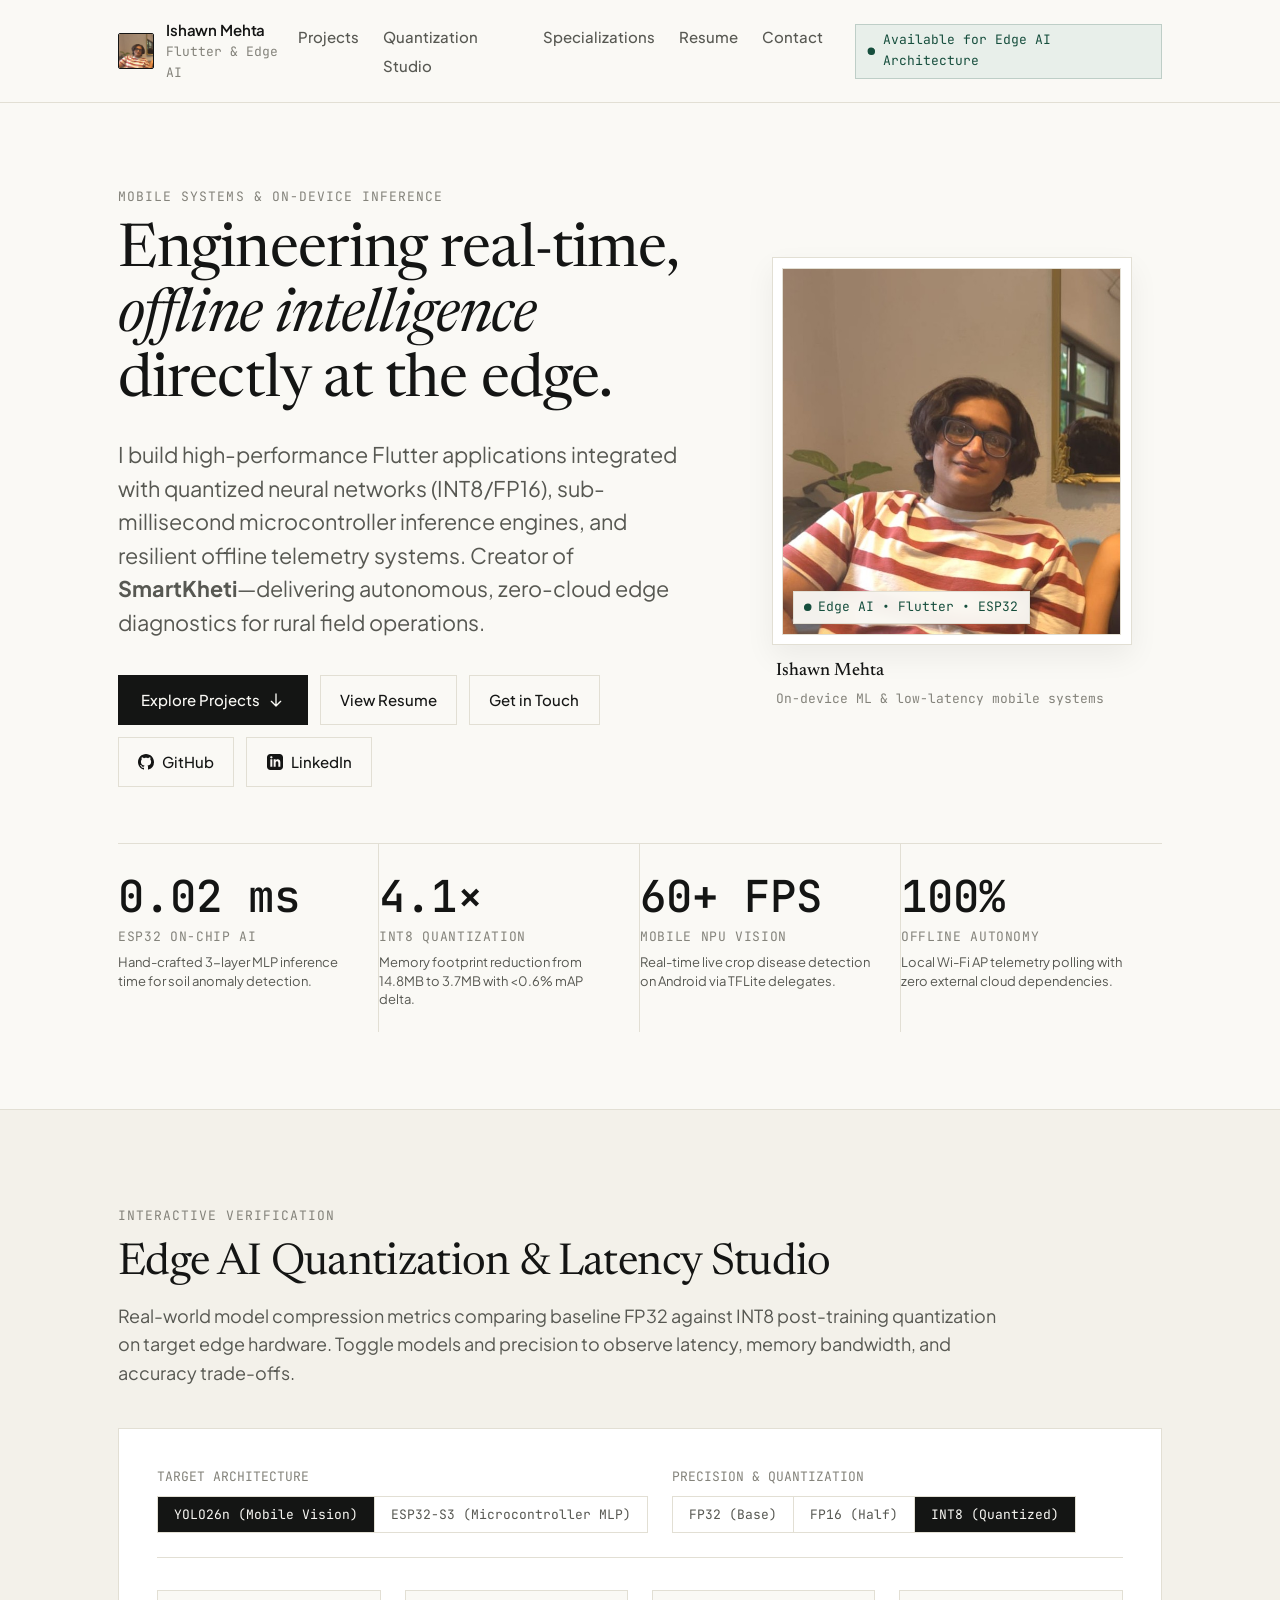
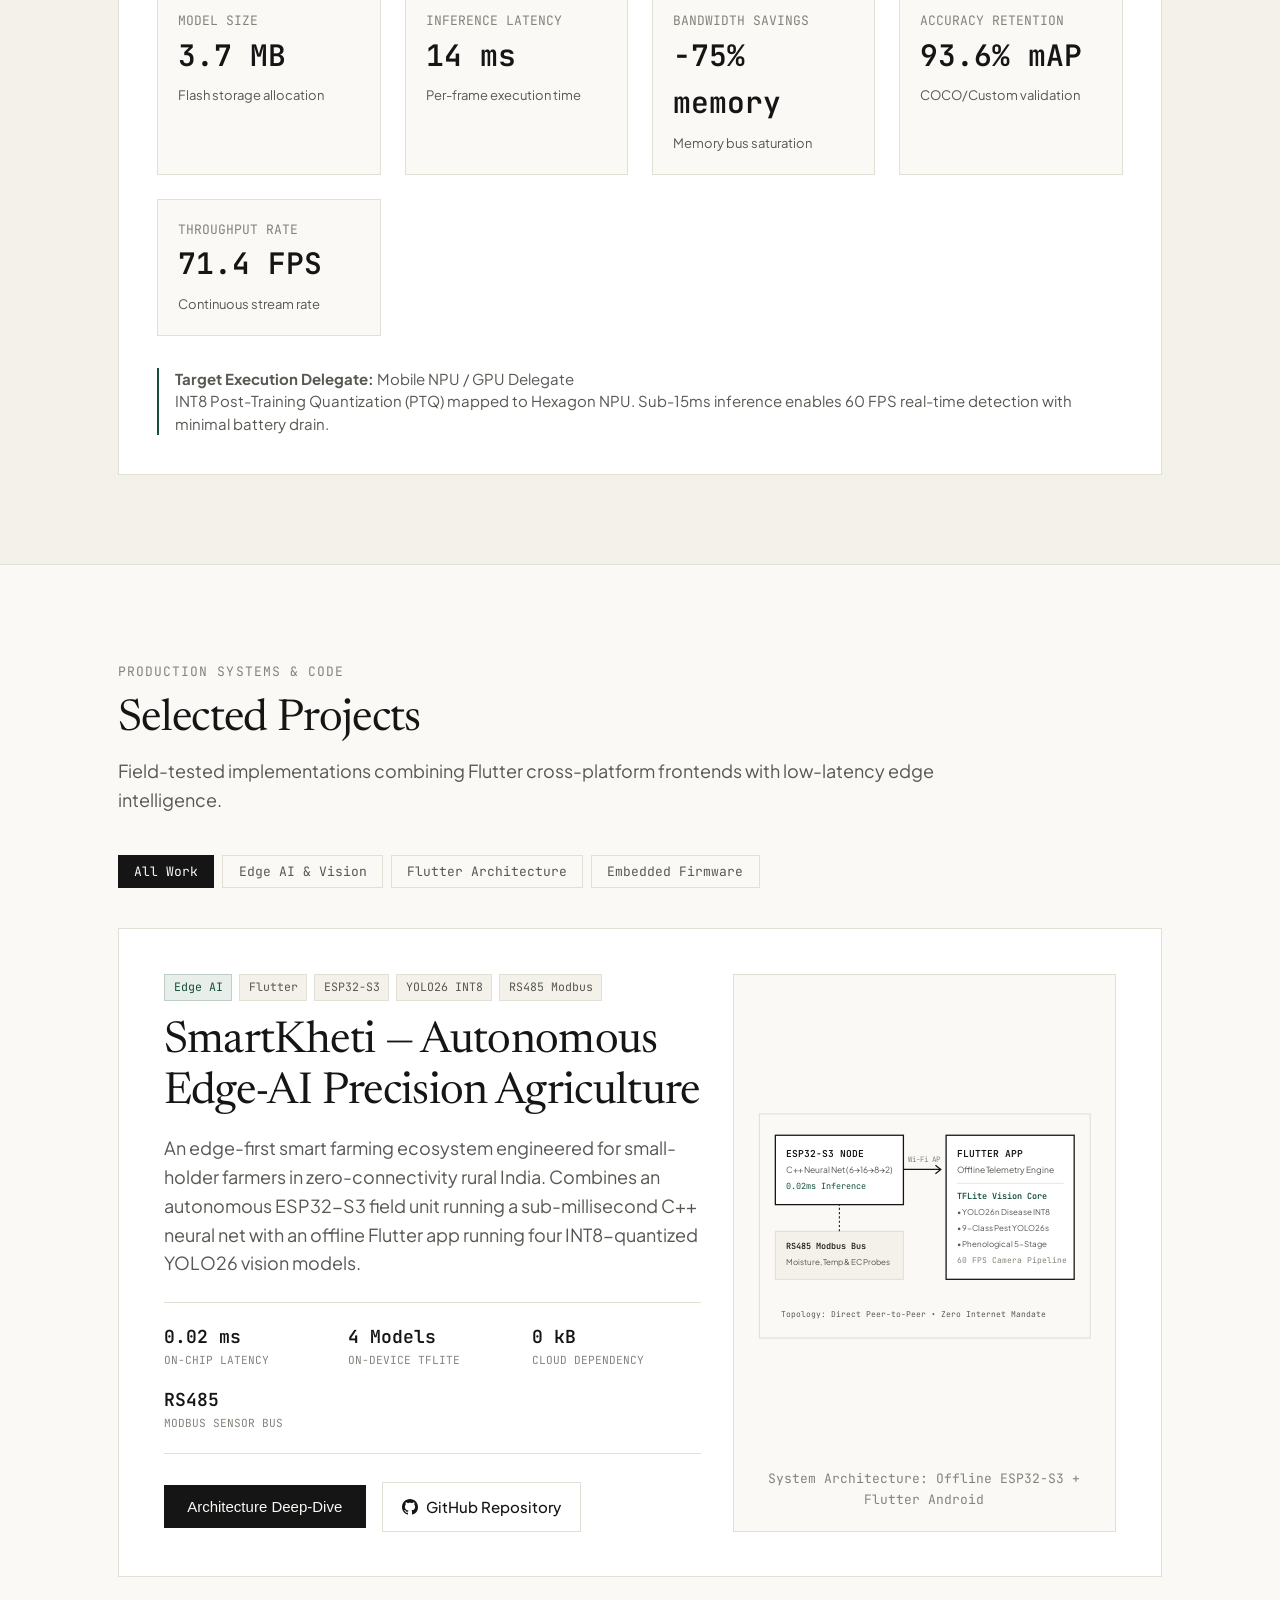
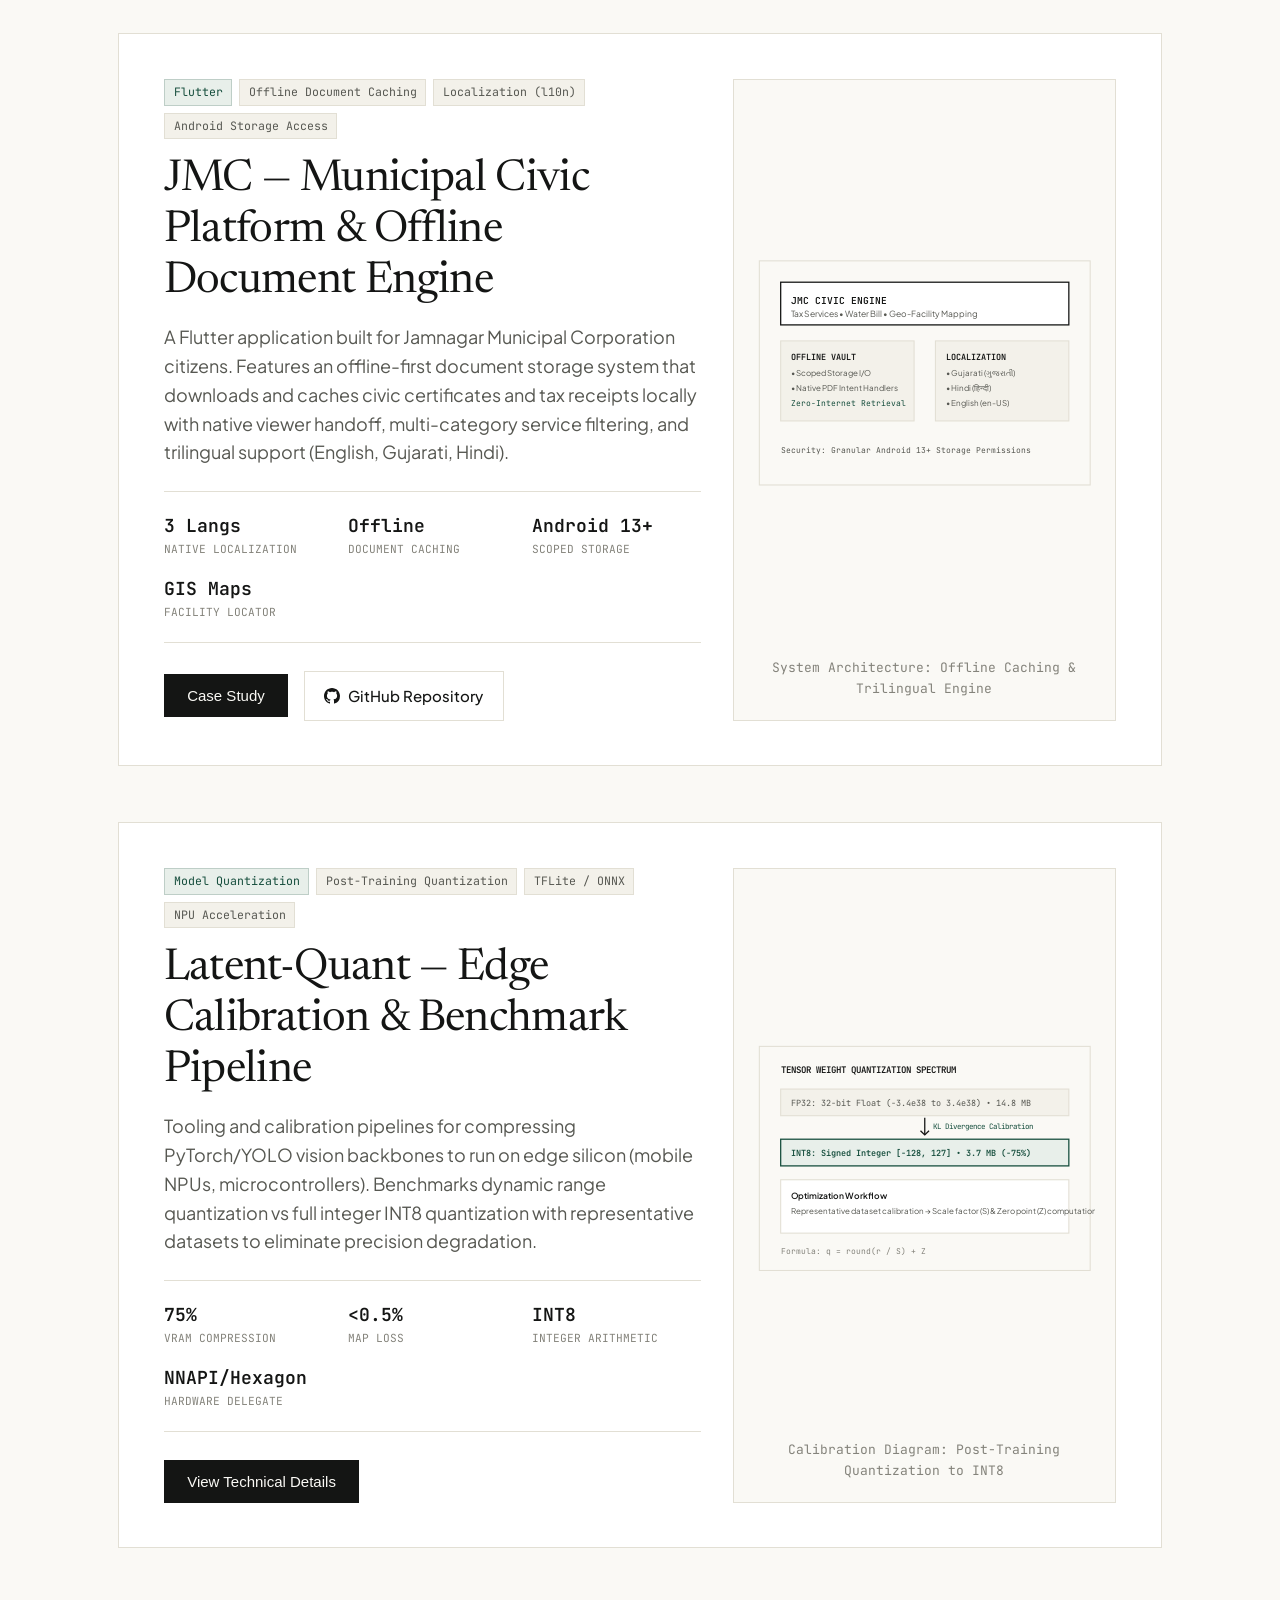
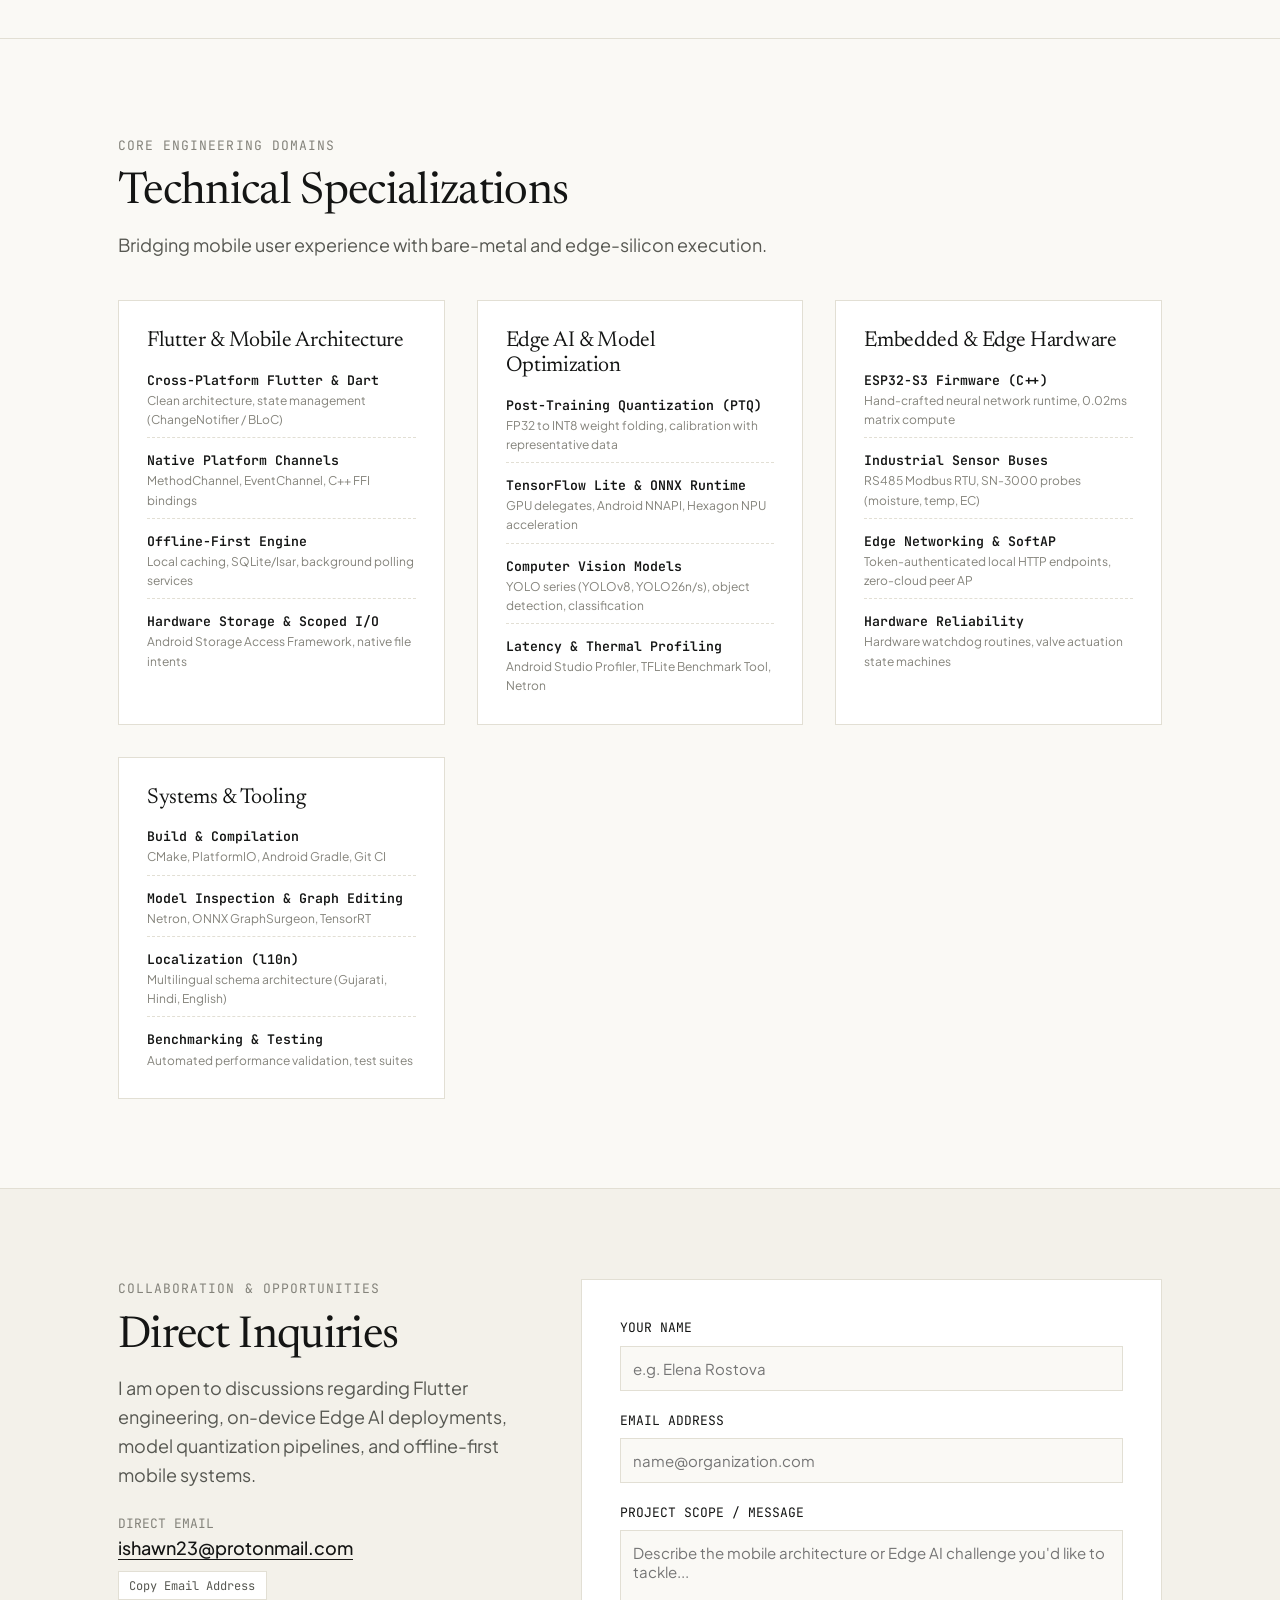
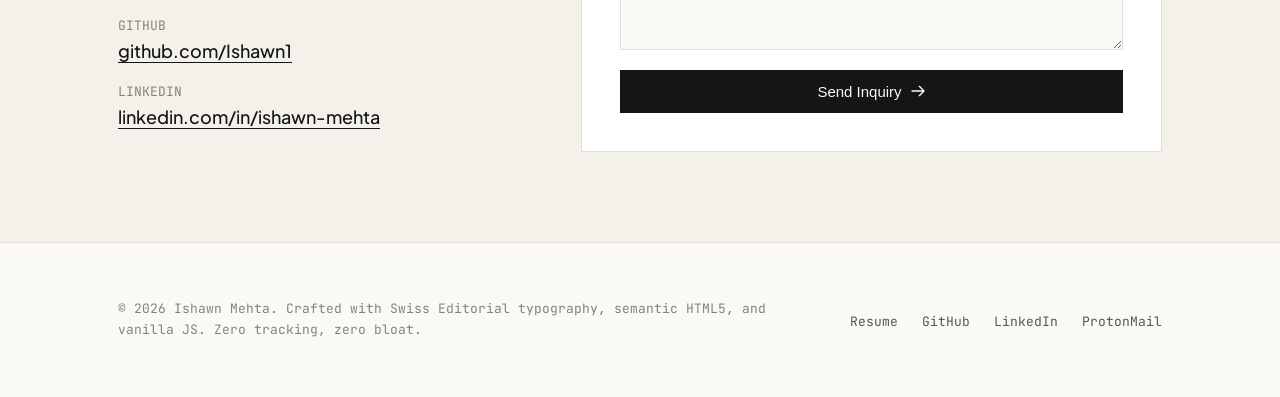
==== commit 2b990bb3: "feat: Add ATS-friendly and 1-page print resume tailored for ETHGlobal" ====
--- a/index.html
+++ b/index.html
@@ -64,6 +64,7 @@
             <li><a href="#projects" class="nav-link">Projects</a></li>
             <li><a href="#benchmarks" class="nav-link">Quantization Studio</a></li>
             <li><a href="#specialization" class="nav-link">Specializations</a></li>
+            <li><a href="resume.html" class="nav-link">Resume</a></li>
             <li><a href="#contact" class="nav-link">Contact</a></li>
           </ul>
         </nav>
@@ -96,6 +97,9 @@
               <svg class="btn-icon" fill="none" stroke="currentColor" viewBox="0 0 24 24" aria-hidden="true">
                 <path stroke-linecap="round" stroke-linejoin="round" stroke-width="2" d="M19 14l-7 7m0 0l-7-7m7 7V3"></path>
               </svg>
+            </a>
+            <a href="resume.html" class="btn-secondary">
+              <span>View Resume</span>
             </a>
             <a href="#contact" class="btn-secondary">Get in Touch</a>
             <a href="https://github.com/Ishawn1" target="_blank" rel="noopener noreferrer" class="btn-secondary" aria-label="GitHub Profile (opens in new tab)">
@@ -683,6 +687,7 @@
         &copy; 2026 Ishawn Mehta. Crafted with Swiss Editorial typography, semantic HTML5, and vanilla JS. Zero tracking, zero bloat.
       </div>
       <ul class="footer-socials">
+        <li><a href="resume.html" class="footer-link">Resume</a></li>
         <li><a href="https://github.com/Ishawn1" target="_blank" rel="noopener noreferrer" class="footer-link">GitHub</a></li>
         <li><a href="https://www.linkedin.com/in/ishawn-mehta/" target="_blank" rel="noopener noreferrer" class="footer-link">LinkedIn</a></li>
         <li><a href="mailto:ishawn23@protonmail.com" class="footer-link">ProtonMail</a></li>
